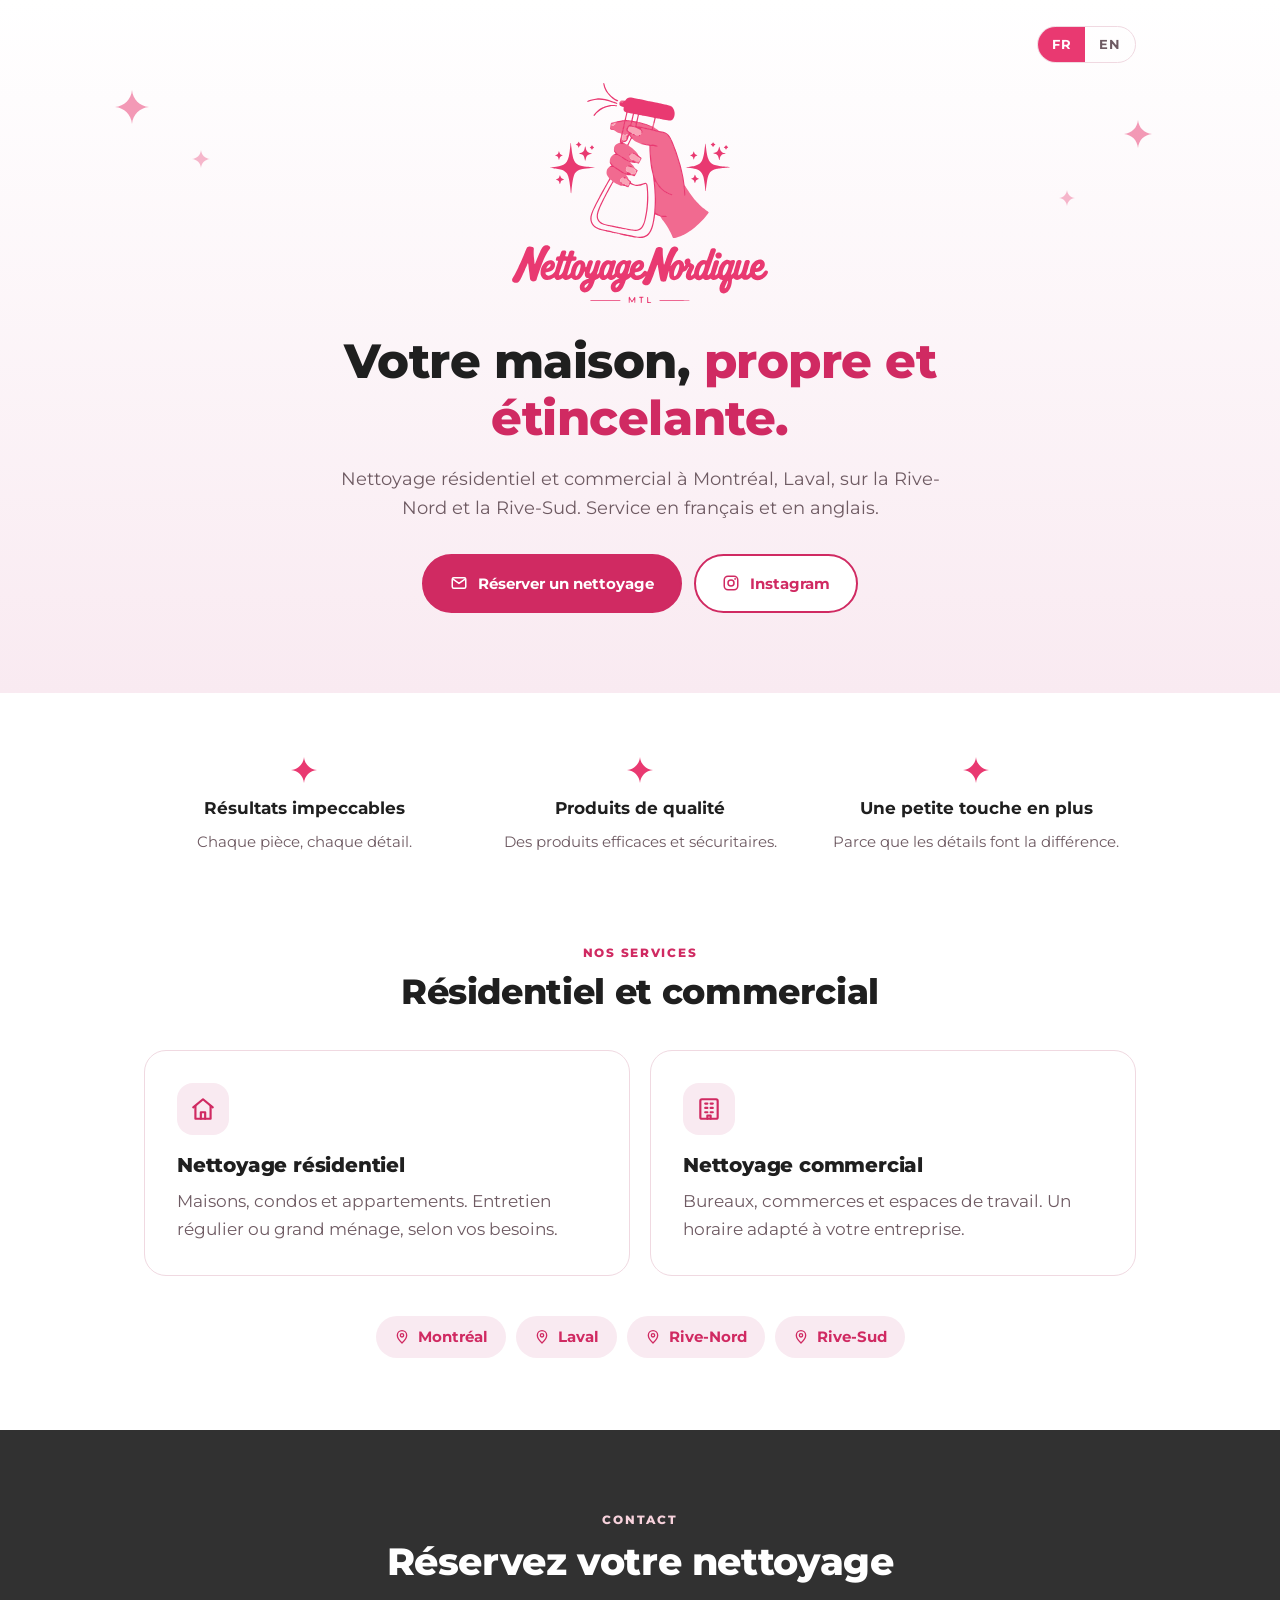
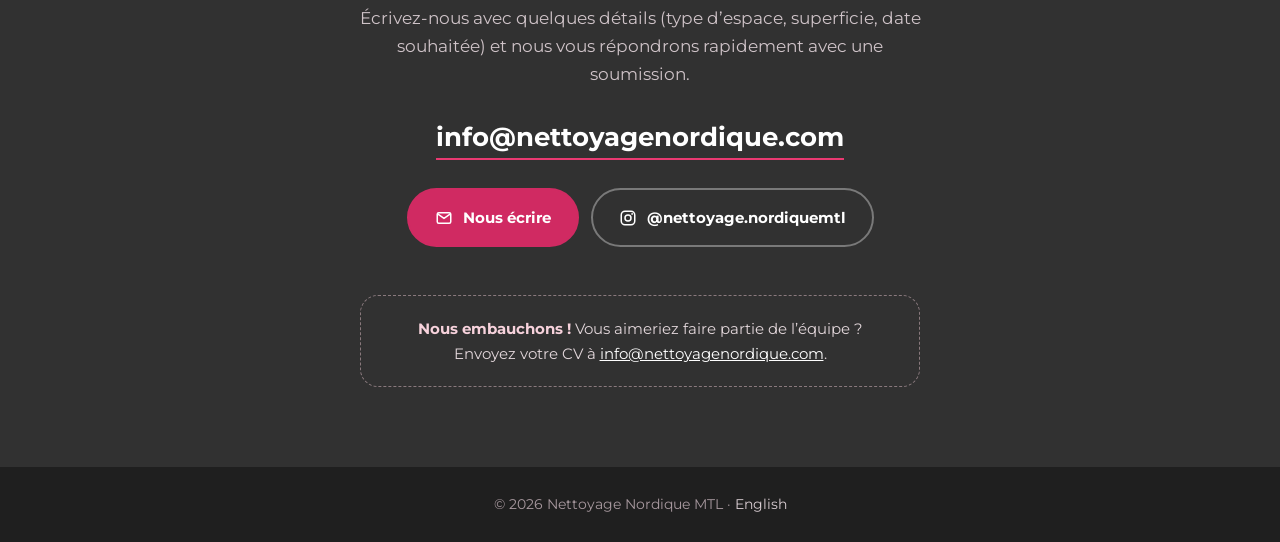
==== index.html @ 78c580b3 "Add Instagram feed section (hidden until a Behold feed is connected) Co-Authored-By: Claude Opus 5.5" ====
<!doctype html>
<html lang="fr-CA">
<head>
  <meta charset="utf-8">
  <meta name="viewport" content="width=device-width, initial-scale=1">
  <title>Nettoyage Nordique MTL | Nettoyage résidentiel et commercial à Montréal</title>
  <meta name="description" content="Nettoyage résidentiel et commercial à Montréal, Laval, Rive-Nord et Rive-Sud. Résultats impeccables, produits de qualité et une petite touche en plus.">
  <meta name="theme-color" content="#E93971">
  <link rel="canonical" href="https://www.nettoyagenordique.com/">
  <link rel="alternate" hreflang="fr-CA" href="https://www.nettoyagenordique.com/">
  <link rel="alternate" hreflang="en-CA" href="https://www.nettoyagenordique.com/en/">
  <link rel="alternate" hreflang="x-default" href="https://www.nettoyagenordique.com/">
  <meta property="og:type" content="website">
  <meta property="og:locale" content="fr_CA">
  <meta property="og:site_name" content="Nettoyage Nordique MTL">
  <meta property="og:title" content="Nettoyage Nordique MTL">
  <meta property="og:description" content="Nettoyage résidentiel et commercial à Montréal, Laval, Rive-Nord et Rive-Sud.">
  <meta property="og:url" content="https://www.nettoyagenordique.com/">
  <meta property="og:image" content="https://www.nettoyagenordique.com/assets/og-image.png">
  <meta property="og:image:width" content="1200">
  <meta property="og:image:height" content="630">
  <link rel="icon" type="image/svg+xml" href="/assets/icon.svg">
  <link rel="icon" type="image/png" sizes="512x512" href="/assets/icon-512.png">
  <link rel="apple-touch-icon" href="/assets/apple-touch-icon.png">
  <link rel="preconnect" href="https://fonts.googleapis.com">
  <link rel="preconnect" href="https://fonts.gstatic.com" crossorigin>
  <link rel="stylesheet" href="https://fonts.googleapis.com/css2?family=Montserrat:wght@400;500;700;800&display=swap">
  <link rel="stylesheet" href="/assets/styles.css">
  <script type="application/ld+json">
  {
    "@context": "https://schema.org",
    "@type": "LocalBusiness",
    "name": "Nettoyage Nordique MTL",
    "url": "https://www.nettoyagenordique.com/",
    "logo": "https://www.nettoyagenordique.com/assets/logo.png",
    "email": "info@nettoyagenordique.com",
    "description": "Nettoyage résidentiel et commercial à Montréal, Laval, Rive-Nord et Rive-Sud.",
    "areaServed": ["Montréal", "Laval", "Rive-Nord", "Rive-Sud"],
    "knowsLanguage": ["fr", "en"],
    "sameAs": ["https://www.instagram.com/nettoyage.nordiquemtl/"]
  }
  </script>
</head>
<body>

  <svg width="0" height="0" style="position:absolute" aria-hidden="true">
    <symbol id="sparkle" viewBox="0 0 24 24"><path fill="currentColor" d="M12 0c.6 6.6 5.4 11.4 12 12-6.6.6-11.4 5.4-12 12-.6-6.6-5.4-11.4-12-12C6.6 11.4 11.4 6.6 12 0z"/></symbol>
    <symbol id="i-mail" viewBox="0 0 24 24"><g fill="none" stroke="currentColor" stroke-width="2" stroke-linecap="round" stroke-linejoin="round"><rect x="3" y="5" width="18" height="14" rx="2"/><path d="m3.5 6.5 8.5 6 8.5-6"/></g></symbol>
    <symbol id="i-insta" viewBox="0 0 24 24"><g fill="none" stroke="currentColor" stroke-width="2"><rect x="3" y="3" width="18" height="18" rx="5"/><circle cx="12" cy="12" r="4"/></g><circle cx="17.5" cy="6.5" r="1.2" fill="currentColor"/></symbol>
    <symbol id="i-home" viewBox="0 0 24 24"><g fill="none" stroke="currentColor" stroke-width="2" stroke-linecap="round" stroke-linejoin="round"><path d="M3 10.5 12 3l9 7.5"/><path d="M5 9.5V21h14V9.5"/><path d="M10 21v-6h4v6"/></g></symbol>
    <symbol id="i-office" viewBox="0 0 24 24"><g fill="none" stroke="currentColor" stroke-width="2" stroke-linecap="round" stroke-linejoin="round"><rect x="4" y="3" width="16" height="18" rx="1.5"/><path d="M8.5 7h2M13.5 7h2M8.5 11h2M13.5 11h2M8.5 15h2M13.5 15h2M10.5 21v-3h3v3"/></g></symbol>
    <symbol id="i-pin" viewBox="0 0 24 24"><g fill="none" stroke="currentColor" stroke-width="2" stroke-linecap="round" stroke-linejoin="round"><path d="M12 21s-7-6.2-7-11.5a7 7 0 0 1 14 0C19 14.8 12 21 12 21z"/><circle cx="12" cy="9.5" r="2.5"/></g></symbol>
  </svg>

  <header class="hero">
    <div class="wrap">
      <div class="topbar">
        <nav class="lang" aria-label="Langue">
          <span aria-current="page">FR</span>
          <a href="/en/" hreflang="en" lang="en">EN</a>
        </nav>
      </div>

      <img class="hero-logo" src="/assets/logo.svg" width="1056" height="908" alt="Nettoyage Nordique MTL">

      <h1>Votre maison, <em>propre et étincelante.</em></h1>
      <p class="lead">Nettoyage résidentiel et commercial à Montréal, Laval, sur la Rive-Nord et la Rive-Sud. Service en français et en anglais.</p>

      <div class="actions">
        <a class="btn btn-pink" href="mailto:info@nettoyagenordique.com?subject=Demande%20de%20r%C3%A9servation">
          <svg aria-hidden="true"><use href="#i-mail"/></svg>Réserver un nettoyage
        </a>
        <a class="btn btn-outline" href="https://www.instagram.com/nettoyage.nordiquemtl/" target="_blank" rel="noopener">
          <svg aria-hidden="true"><use href="#i-insta"/></svg>Instagram
        </a>
      </div>
    </div>

    <span class="spark s1" aria-hidden="true"><svg><use href="#sparkle"/></svg></span>
    <span class="spark s2" aria-hidden="true"><svg><use href="#sparkle"/></svg></span>
    <span class="spark s3" aria-hidden="true"><svg><use href="#sparkle"/></svg></span>
    <span class="spark s4" aria-hidden="true"><svg><use href="#sparkle"/></svg></span>
  </header>

  <main>
    <div class="wrap">
      <ul class="promises">
        <li>
          <svg class="star" aria-hidden="true"><use href="#sparkle"/></svg>
          <strong>Résultats impeccables</strong>
          <span>Chaque pièce, chaque détail.</span>
        </li>
        <li>
          <svg class="star" aria-hidden="true"><use href="#sparkle"/></svg>
          <strong>Produits de qualité</strong>
          <span>Des produits efficaces et sécuritaires.</span>
        </li>
        <li>
          <svg class="star" aria-hidden="true"><use href="#sparkle"/></svg>
          <strong>Une petite touche en plus</strong>
          <span>Parce que les détails font la différence.</span>
        </li>
      </ul>
    </div>

    <section class="section services" aria-labelledby="services-title">
      <div class="wrap">
        <div class="section-title">
          <span class="kicker">Nos services</span>
          <h2 id="services-title">Résidentiel et commercial</h2>
        </div>

        <div class="cards">
          <article class="card">
            <div class="icon"><svg aria-hidden="true"><use href="#i-home"/></svg></div>
            <h3>Nettoyage résidentiel</h3>
            <p>Maisons, condos et appartements. Entretien régulier ou grand ménage, selon vos besoins.</p>
          </article>
          <article class="card">
            <div class="icon"><svg aria-hidden="true"><use href="#i-office"/></svg></div>
            <h3>Nettoyage commercial</h3>
            <p>Bureaux, commerces et espaces de travail. Un horaire adapté à votre entreprise.</p>
          </article>
        </div>

        <ul class="zones" aria-label="Secteurs desservis">
          <li><svg aria-hidden="true"><use href="#i-pin"/></svg>Montréal</li>
          <li><svg aria-hidden="true"><use href="#i-pin"/></svg>Laval</li>
          <li><svg aria-hidden="true"><use href="#i-pin"/></svg>Rive-Nord</li>
          <li><svg aria-hidden="true"><use href="#i-pin"/></svg>Rive-Sud</li>
        </ul>
      </div>
    </section>

    <section class="section insta" id="instagram" aria-labelledby="insta-title" hidden>
      <div class="wrap">
        <div class="section-title">
          <span class="kicker">Instagram</span>
          <h2 id="insta-title">Nos derniers ménages</h2>
          <p>Avant, après et petits détails, en direct de notre Instagram.</p>
        </div>
        <div class="insta-grid" data-label="Voir la publication sur Instagram"></div>
        <div class="actions insta-actions">
          <a class="btn btn-outline" href="https://www.instagram.com/nettoyage.nordiquemtl/" target="_blank" rel="noopener">
            <svg aria-hidden="true"><use href="#i-insta"/></svg>Suivre @nettoyage.nordiquemtl
          </a>
        </div>
      </div>
    </section>

    <section class="contact" id="contact" aria-labelledby="contact-title">
      <div class="wrap">
        <span class="kicker">Contact</span>
        <h2 id="contact-title">Réservez votre nettoyage</h2>
        <p class="intro">Écrivez-nous avec quelques détails (type d’espace, superficie, date souhaitée) et nous vous répondrons rapidement avec une soumission.</p>

        <a class="contact-email" href="mailto:info@nettoyagenordique.com?subject=Demande%20de%20r%C3%A9servation">info@nettoyagenordique.com</a>

        <div class="actions">
          <a class="btn btn-pink" href="mailto:info@nettoyagenordique.com?subject=Demande%20de%20r%C3%A9servation">
            <svg aria-hidden="true"><use href="#i-mail"/></svg>Nous écrire
          </a>
          <a class="btn btn-outline" href="https://www.instagram.com/nettoyage.nordiquemtl/" target="_blank" rel="noopener">
            <svg aria-hidden="true"><use href="#i-insta"/></svg>@nettoyage.nordiquemtl
          </a>
        </div>

        <p class="hiring"><strong>Nous embauchons !</strong> Vous aimeriez faire partie de l’équipe ? Envoyez votre CV à <a href="mailto:info@nettoyagenordique.com?subject=Candidature">info@nettoyagenordique.com</a>.</p>
      </div>
    </section>
  </main>

  <footer class="footer">
    <div class="wrap">
      © <span id="year">2026</span> Nettoyage Nordique MTL · <a href="/en/" hreflang="en" lang="en">English</a>
    </div>
  </footer>

  <script>document.getElementById('year').textContent = new Date().getFullYear();</script>
  <script src="/assets/instagram.js" defer></script>
</body>
</html>
---- assets/styles.css ----
/* Nettoyage Nordique MTL — colours taken from her logo and Instagram */

:root {
  --pink: #E93971;
  --pink-deep: #D02A62;
  --pink-soft: #F7D2DC;
  --blush: #F9EAF1;
  --ink: #1F1F1F;
  --charcoal: #313131;
  --muted: #6E5A62;
  --line: #F0D9E1;
  --font: "Montserrat", system-ui, -apple-system, "Segoe UI", Roboto, sans-serif;
}

*, *::before, *::after { box-sizing: border-box; }

html { -webkit-text-size-adjust: 100%; scroll-behavior: smooth; }

body {
  margin: 0;
  font-family: var(--font);
  font-size: 17px;
  line-height: 1.65;
  color: var(--ink);
  background: #fff;
  -webkit-font-smoothing: antialiased;
}

img, svg { display: block; max-width: 100%; }
img { height: auto; }
a { color: var(--pink-deep); }
h1, h2, h3 { margin: 0 0 .5em; line-height: 1.2; letter-spacing: -.01em; }
p { margin: 0 0 1em; }

:focus-visible { outline: 3px solid var(--pink); outline-offset: 3px; border-radius: 6px; }

.wrap { width: 100%; max-width: 1040px; margin: 0 auto; padding: 0 24px; }

/* Top bar */

.topbar { display: flex; justify-content: flex-end; padding: 18px 0; }

.lang {
  display: inline-flex;
  border: 1px solid var(--line);
  border-radius: 999px;
  overflow: hidden;
  font-size: .8rem;
  font-weight: 700;
  letter-spacing: .06em;
}
.lang a, .lang span { padding: 7px 14px; text-decoration: none; }
.lang span { background: var(--pink); color: #fff; }
.lang a { color: var(--muted); }
.lang a:hover { color: var(--pink-deep); background: var(--blush); }

/* Hero */

.hero {
  position: relative;
  overflow: hidden;
  padding: 8px 0 80px;
  text-align: center;
  background: linear-gradient(180deg, #fff 0%, var(--blush) 100%);
}

.hero-logo { width: 260px; margin: 0 auto 28px; }

.hero h1 {
  max-width: 17em;
  margin: 0 auto 16px;
  font-size: clamp(1.9rem, 4.6vw, 3rem);
  font-weight: 800;
}
.hero h1 em { font-style: normal; color: var(--pink-deep); }

.hero .lead { max-width: 36em; margin: 0 auto 32px; color: var(--muted); font-size: 1.1rem; }

.actions { display: flex; flex-wrap: wrap; justify-content: center; gap: 12px; }

.btn {
  display: inline-flex;
  align-items: center;
  gap: 10px;
  padding: 15px 26px;
  border-radius: 999px;
  border: 2px solid var(--pink-deep);
  font: inherit;
  font-size: .95rem;
  font-weight: 700;
  text-decoration: none;
  transition: transform .15s ease, background-color .15s ease, box-shadow .15s ease;
}
.btn svg { width: 18px; height: 18px; flex: none; }
.btn:hover { transform: translateY(-1px); }
.btn-pink { background: var(--pink-deep); color: #fff; }
.btn-pink:hover { box-shadow: 0 10px 24px rgba(208, 42, 98, .3); }
.btn-outline { background: #fff; color: var(--pink-deep); }
.btn-outline:hover { background: var(--blush); }

.spark { position: absolute; color: var(--pink); opacity: .5; pointer-events: none; }
.spark svg { width: 100%; height: 100%; }
.s1 { width: 34px; height: 34px; top: 90px; left: 9%; }
.s2 { width: 18px; height: 18px; top: 150px; left: 15%; opacity: .35; }
.s3 { width: 28px; height: 28px; top: 120px; right: 10%; }
.s4 { width: 16px; height: 16px; top: 190px; right: 16%; opacity: .35; }

/* Promises */

.promises {
  display: grid;
  grid-template-columns: repeat(3, 1fr);
  gap: 16px;
  margin: 0;
  padding: 56px 0;
  list-style: none;
  text-align: center;
}
.promises li { padding: 8px 12px; }
.promises .star { width: 26px; height: 26px; margin: 0 auto 12px; color: var(--pink); }
.promises strong { display: block; font-size: 1.05rem; margin-bottom: 4px; }
.promises span { color: var(--muted); font-size: .95rem; }

/* Services */

.section { padding: 72px 0; }
.services { padding-top: 24px; }
.section-title { text-align: center; margin-bottom: 36px; }
.section-title h2 { font-size: clamp(1.6rem, 3.4vw, 2.2rem); font-weight: 800; }
.section-title p { color: var(--muted); margin: 0; }

.kicker {
  display: block;
  margin-bottom: 8px;
  color: var(--pink-deep);
  font-size: .78rem;
  font-weight: 800;
  letter-spacing: .14em;
  text-transform: uppercase;
}

.cards { display: grid; grid-template-columns: 1fr 1fr; gap: 20px; }

.card {
  padding: 32px;
  border: 1px solid var(--line);
  border-radius: 22px;
  background: #fff;
}
.card h3 { font-size: 1.25rem; font-weight: 800; }
.card p { color: var(--muted); margin: 0; }
.card .icon {
  display: grid;
  place-items: center;
  width: 52px;
  height: 52px;
  margin-bottom: 18px;
  border-radius: 16px;
  background: var(--blush);
  color: var(--pink-deep);
}
.card .icon svg { width: 26px; height: 26px; }

.zones { display: flex; flex-wrap: wrap; justify-content: center; gap: 10px; margin: 40px 0 0; padding: 0; list-style: none; }
.zones li {
  display: inline-flex;
  align-items: center;
  gap: 8px;
  padding: 9px 18px;
  border-radius: 999px;
  background: var(--blush);
  color: var(--pink-deep);
  font-weight: 700;
  font-size: .92rem;
}
.zones svg { width: 16px; height: 16px; }

/* Instagram */

.insta { background: var(--blush); }

.insta-grid {
  display: grid;
  grid-template-columns: repeat(3, 1fr);
  gap: 12px;
  max-width: 780px;
  margin: 0 auto;
}
.insta-grid a {
  position: relative;
  display: block;
  aspect-ratio: 1;
  overflow: hidden;
  border-radius: 16px;
  background: var(--pink-soft);
}
.insta-grid img { width: 100%; height: 100%; object-fit: cover; transition: transform .3s ease; }
.insta-grid a:hover img { transform: scale(1.04); }

.insta-play {
  position: absolute;
  top: 10px;
  right: 10px;
  border-style: solid;
  border-width: 8px 0 8px 13px;
  border-color: transparent transparent transparent #fff;
  filter: drop-shadow(0 1px 2px rgba(0, 0, 0, .5));
}

.insta-actions { margin-top: 28px; }

@media (max-width: 600px) {
  .insta-grid { gap: 6px; }
  .insta-grid a { border-radius: 10px; }
}

/* Contact */

.contact { padding: 80px 0; background: var(--charcoal); color: #EDE4E7; text-align: center; }
.contact h2 { color: #fff; font-size: clamp(1.7rem, 3.6vw, 2.4rem); font-weight: 800; }
.contact .kicker { color: var(--pink-soft); }
.contact .intro { max-width: 34em; margin: 0 auto 28px; color: #CFC3C8; }

.contact-email {
  display: inline-block;
  margin-bottom: 28px;
  color: #fff;
  font-size: clamp(1.15rem, 3.4vw, 1.6rem);
  font-weight: 700;
  text-decoration: none;
  border-bottom: 2px solid var(--pink);
  word-break: break-all;
}
.contact-email:hover { color: var(--pink-soft); }

.contact .btn-outline { background: transparent; color: #fff; border-color: rgba(255, 255, 255, .35); }
.contact .btn-outline:hover { background: rgba(255, 255, 255, .08); }
.contact .btn-pink { border-color: var(--pink-deep); background: var(--pink-deep); color: #fff; }

.hiring {
  max-width: 560px;
  margin: 48px auto 0;
  padding: 20px 24px;
  border: 1px dashed rgba(247, 210, 220, .45);
  border-radius: 18px;
  color: #E2D6DA;
  font-size: .95rem;
}
.hiring strong { color: var(--pink-soft); }
.hiring a { color: #fff; }

/* Footer */

.footer { padding: 26px 0; background: var(--ink); color: #A8999F; font-size: .85rem; text-align: center; }
.footer a { color: #D9CDD2; text-decoration: none; }
.footer a:hover { color: #fff; }

/* 404 */

.error { min-height: 100vh; display: grid; place-items: center; padding: 40px 16px; text-align: center; background: var(--blush); }
.error img { width: 180px; margin: 0 auto 24px; }
.error h1 { font-size: 1.6rem; font-weight: 800; }
.error p { color: var(--muted); }

/* Small screens */

@media (max-width: 760px) {
  .promises { grid-template-columns: 1fr; gap: 24px; padding: 48px 0; }
  .cards { grid-template-columns: 1fr; }
  .spark { display: none; }
}

@media (max-width: 600px) {
  .wrap { padding: 0 16px; }
  .hero-logo { width: 210px; margin-bottom: 22px; }
  .card { padding: 26px 22px; }
  .section, .contact { padding: 60px 0; }
  .btn { width: 100%; justify-content: center; }
}

@media (prefers-reduced-motion: reduce) {
  html { scroll-behavior: auto; }
  *, *::before, *::after { transition: none !important; }
}
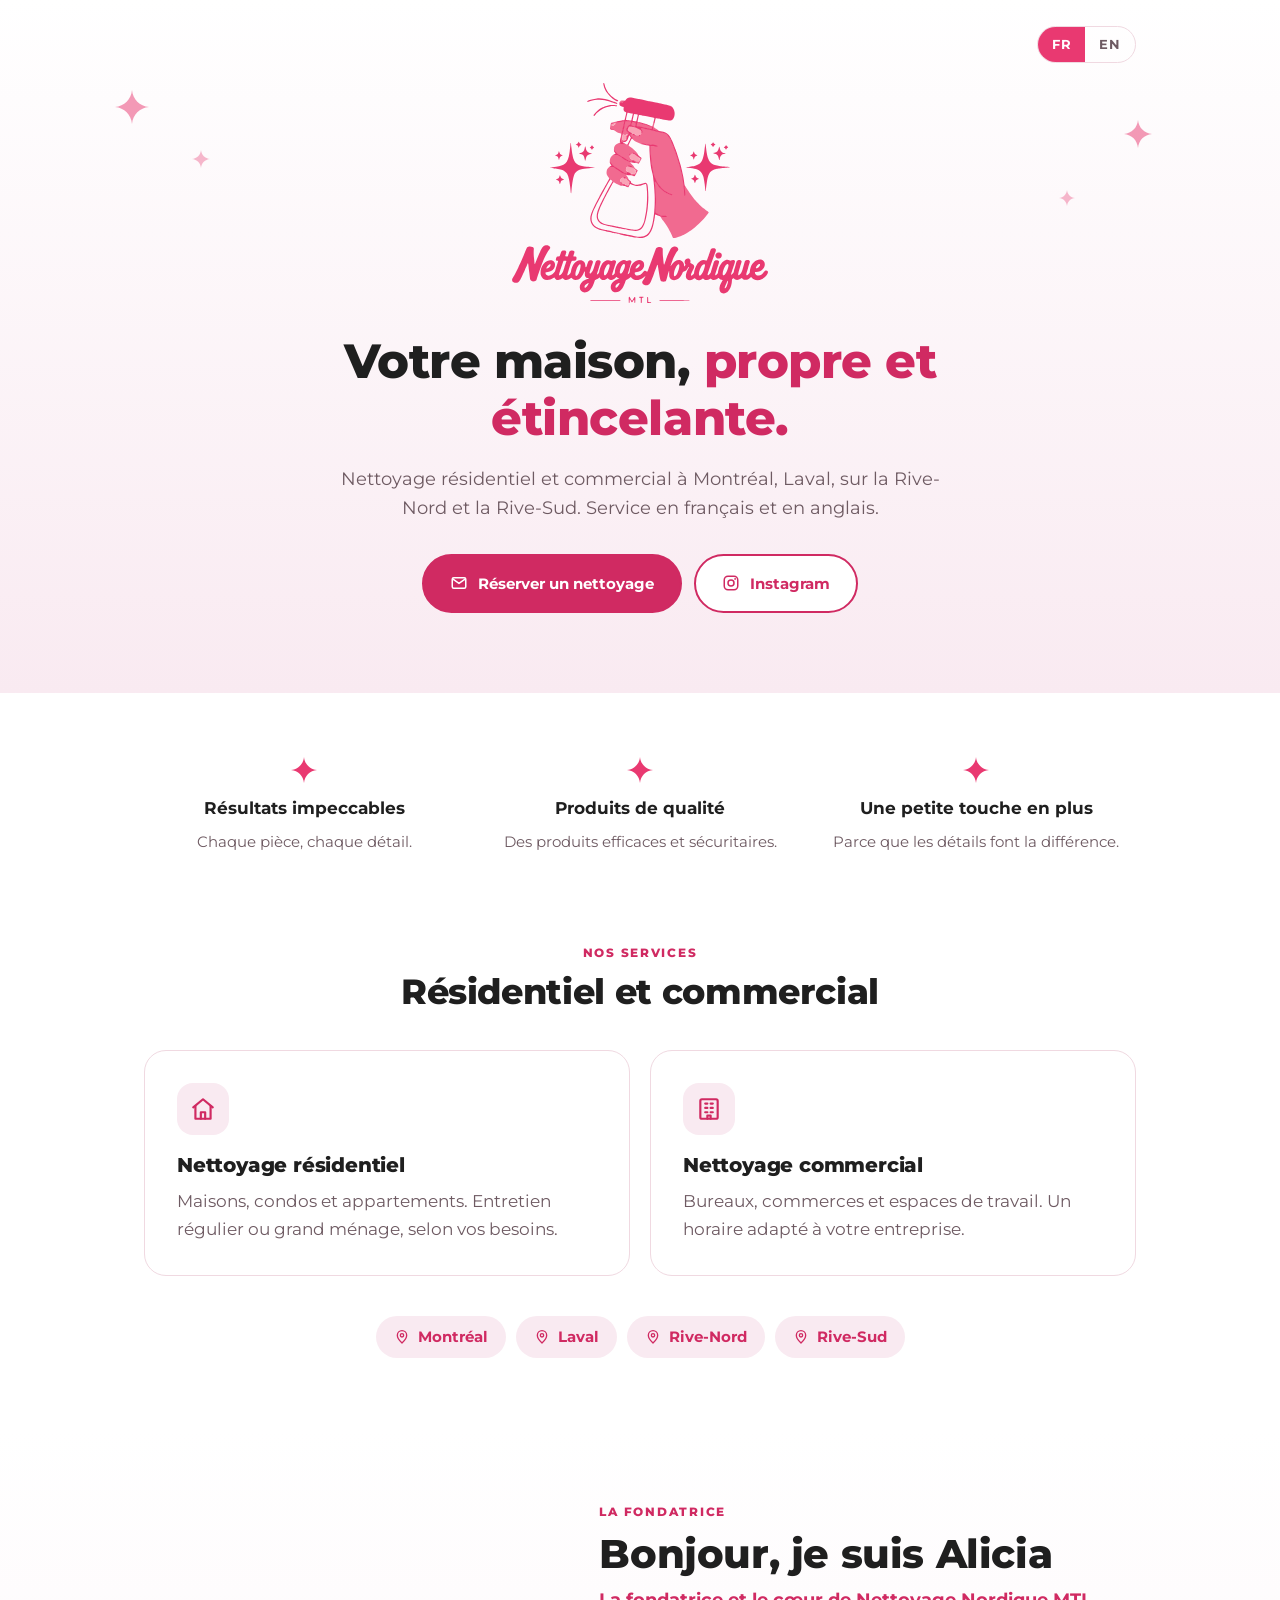
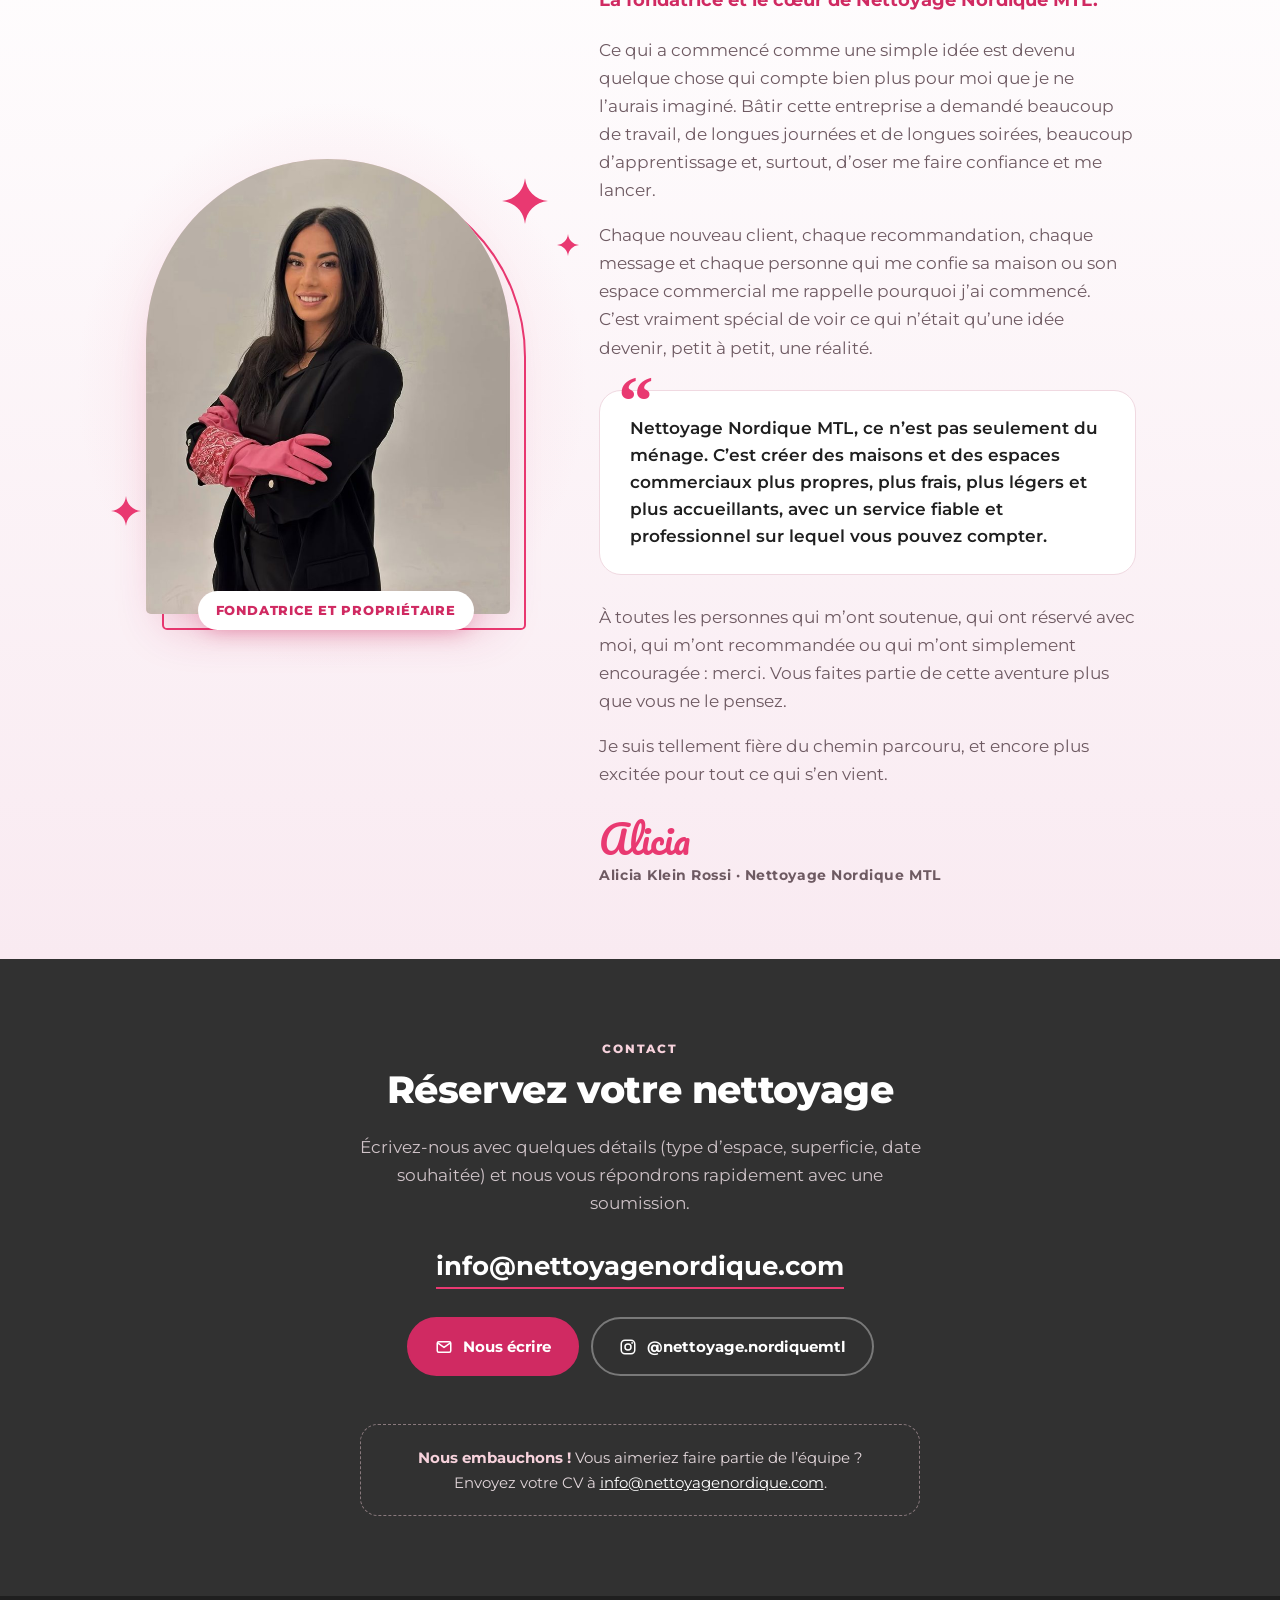
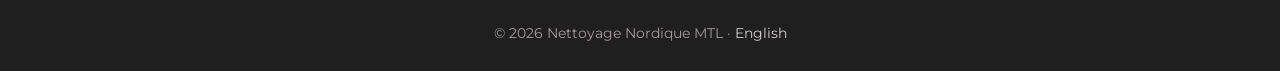
==== commit 6ef80602: "Add opening splash animation and Meet Alicia section - Splash: the spray bottle spritzes a foggy scr" ====
--- a/index.html
+++ b/index.html
@@ -25,7 +25,8 @@
   <link rel="preconnect" href="https://fonts.googleapis.com">
   <link rel="preconnect" href="https://fonts.gstatic.com" crossorigin>
   <link rel="stylesheet" href="https://fonts.googleapis.com/css2?family=Montserrat:wght@400;500;700;800&display=swap">
-  <link rel="stylesheet" href="/assets/styles.css">
+  <link rel="stylesheet" href="https://fonts.googleapis.com/css2?family=Pacifico&text=Alicia&display=swap">
+  <link rel="stylesheet" href="/assets/styles.css?v=2">
   <script type="application/ld+json">
   {
     "@context": "https://schema.org",
@@ -42,6 +43,7 @@
   </script>
 </head>
 <body>
+  <script src="/assets/splash.js?v=2"></script>
 
   <svg width="0" height="0" style="position:absolute" aria-hidden="true">
     <symbol id="sparkle" viewBox="0 0 24 24"><path fill="currentColor" d="M12 0c.6 6.6 5.4 11.4 12 12-6.6.6-11.4 5.4-12 12-.6-6.6-5.4-11.4-12-12C6.6 11.4 11.4 6.6 12 0z"/></symbol>
@@ -132,6 +134,32 @@
       </div>
     </section>
 
+    <section class="section about" id="alicia" aria-labelledby="about-title">
+      <div class="wrap about-grid">
+        <figure class="about-photo">
+          <div class="about-frame">
+            <img src="/assets/alicia.jpg" width="720" height="900" loading="lazy" alt="Alicia Klein Rossi, fondatrice de Nettoyage Nordique MTL, avec ses gants de ménage roses">
+          </div>
+          <figcaption class="about-badge">Fondatrice et propriétaire</figcaption>
+          <span class="about-spark a1" aria-hidden="true"><svg><use href="#sparkle"/></svg></span>
+          <span class="about-spark a2" aria-hidden="true"><svg><use href="#sparkle"/></svg></span>
+          <span class="about-spark a3" aria-hidden="true"><svg><use href="#sparkle"/></svg></span>
+        </figure>
+
+        <div class="about-text">
+          <span class="kicker">La fondatrice</span>
+          <h2 id="about-title">Bonjour, je suis Alicia</h2>
+          <p class="about-lead">La fondatrice et le cœur de Nettoyage Nordique MTL.</p>
+          <p>Ce qui a commencé comme une simple idée est devenu quelque chose qui compte bien plus pour moi que je ne l’aurais imaginé. Bâtir cette entreprise a demandé beaucoup de travail, de longues journées et de longues soirées, beaucoup d’apprentissage et, surtout, d’oser me faire confiance et me lancer.</p>
+          <p>Chaque nouveau client, chaque recommandation, chaque message et chaque personne qui me confie sa maison ou son espace commercial me rappelle pourquoi j’ai commencé. C’est vraiment spécial de voir ce qui n’était qu’une idée devenir, petit à petit, une réalité.</p>
+          <blockquote class="about-quote">Nettoyage Nordique MTL, ce n’est pas seulement du ménage. C’est créer des maisons et des espaces commerciaux plus propres, plus frais, plus légers et plus accueillants, avec un service fiable et professionnel sur lequel vous pouvez compter.</blockquote>
+          <p>À toutes les personnes qui m’ont soutenue, qui ont réservé avec moi, qui m’ont recommandée ou qui m’ont simplement encouragée : merci. Vous faites partie de cette aventure plus que vous ne le pensez.</p>
+          <p>Je suis tellement fière du chemin parcouru, et encore plus excitée pour tout ce qui s’en vient.</p>
+          <p class="about-sign"><span>Alicia</span> Alicia Klein Rossi · Nettoyage Nordique MTL</p>
+        </div>
+      </div>
+    </section>
+
     <section class="section insta" id="instagram" aria-labelledby="insta-title" hidden>
       <div class="wrap">
         <div class="section-title">
--- a/assets/styles.css
+++ b/assets/styles.css
@@ -175,6 +175,30 @@
 }
 .zones svg { width: 16px; height: 16px; }
 
+/* Meet Alicia */
+
+.about { position: relative; overflow: hidden; background: linear-gradient(180deg, #fff 0%, var(--blush) 100%); }
+.about-grid { display: grid; grid-template-columns: minmax(0, 5fr) minmax(0, 7fr); gap: 72px; align-items: center; }
+.about-photo { position: relative; width: 100%; max-width: 380px; margin: 0 auto; padding: 0 16px 16px 0; }
+.about-photo::before { content: ""; position: absolute; inset: -12% -16% -8% -18%; z-index: 0; border-radius: 50%; background: radial-gradient(closest-side, rgba(233, 57, 113, .2), rgba(247, 210, 220, .35) 55%, transparent 100%); }
+.about-photo::after { content: ""; position: absolute; top: 16px; left: 16px; right: 0; bottom: 0; z-index: 0; border: 2px solid var(--pink); border-radius: 999px 999px 28px 28px; }
+.about-frame { position: relative; z-index: 1; aspect-ratio: 4 / 5; overflow: hidden; border-radius: 999px 999px 28px 28px; background: var(--pink-soft); box-shadow: 0 28px 50px -24px rgba(208, 42, 98, .45); }
+.about-frame img { display: block; width: 100%; height: 100%; object-fit: cover; }
+.about-badge { position: absolute; z-index: 2; left: 50%; bottom: 0; transform: translate(-50%, 0); padding: 9px 18px; border-radius: 999px; background: #fff; color: var(--pink-deep); box-shadow: 0 8px 20px -8px rgba(208, 42, 98, .4); font-size: .8rem; font-weight: 800; letter-spacing: .06em; text-transform: uppercase; white-space: nowrap; }
+.about-spark { position: absolute; z-index: 2; color: var(--pink); pointer-events: none; animation: about-twinkle 3.2s ease-in-out infinite; }
+.about-spark svg { display: block; width: 100%; height: 100%; }
+.about-spark.a1 { width: 46px; height: 46px; top: 4%; right: -6%; }
+.about-spark.a2 { width: 22px; height: 22px; top: 16%; right: -14%; animation-delay: .8s; }
+.about-spark.a3 { width: 30px; height: 30px; bottom: 22%; left: -9%; animation-delay: 1.6s; }
+@keyframes about-twinkle { 0%, 100% { transform: scale(1) rotate(0); opacity: 1; } 50% { transform: scale(.7) rotate(25deg); opacity: .6; } }
+.about-text h2 { margin: 0; font-size: clamp(1.8rem, 3.6vw, 2.5rem); font-weight: 800; line-height: 1.15; }
+.about-text .about-lead { margin: 8px 0 22px; color: var(--pink-deep); font-size: 1.12rem; font-weight: 700; }
+.about-text p { color: var(--muted); }
+.about-quote { position: relative; margin: 28px 0; padding: 24px 26px 24px 30px; border: 1px solid var(--line); border-radius: 22px; background: #fff; color: var(--ink); font-size: 1.06rem; font-weight: 600; line-height: 1.6; }
+.about-quote::before { content: "“"; position: absolute; top: -26px; left: 18px; color: var(--pink); font-family: Georgia, serif; font-size: 4.4rem; line-height: 1; }
+.about-sign { display: flex; flex-direction: column; margin: 26px 0 0; font-size: .85rem; font-weight: 700; letter-spacing: .04em; color: var(--muted) !important; }
+.about-sign span { font-family: "Pacifico", var(--font); font-size: 2.4rem; font-weight: 400; letter-spacing: 0; line-height: 1.3; color: var(--pink); }
+
 /* Instagram */
 
 .insta { background: var(--blush); }
@@ -262,12 +286,40 @@
 .error h1 { font-size: 1.6rem; font-weight: 800; }
 .error p { color: var(--muted); }
 
+/* Opening splash (assets/splash.js): once per visit, skipped for reduced motion.
+   The curtain also lifts on its own at 4.6 s in case the script stalls. */
+
+.nn-splashing { overflow: hidden; }
+.nn-splash { position: fixed; inset: 0; z-index: 200; overflow: hidden; cursor: pointer; background: radial-gradient(circle at 50% 42%, #fff 0%, #FDF5F8 45%, var(--blush) 100%); animation: nn-out .5s cubic-bezier(.7, 0, .3, 1) 4.6s forwards; }
+.nn-splash canvas { position: absolute; inset: 0; width: 100%; height: 100%; }
+.nn-stage { position: absolute; inset: 0; display: flex; flex-direction: column; align-items: center; justify-content: center; gap: clamp(10px, 2.4vh, 22px); padding-bottom: 4vh; }
+.nn-bottle { position: relative; height: min(34vh, 64vw, 300px); aspect-ratio: 492 / 579; opacity: 0; transform: translateX(55vw) rotate(16deg); }
+.nn-bottle img { display: block; width: 100%; height: 100%; transform-origin: 78% 92%; filter: drop-shadow(0 10px 14px rgba(208, 42, 98, .18)); }
+.nn-bottle img.pump { animation: nn-pump .22s ease-out; }
+.nn-word { width: min(78vw, 400px); height: auto; opacity: 0; transform: translateY(16px) scale(.96); transition: opacity .45s ease, transform .5s cubic-bezier(.2, .9, .3, 1.2); }
+.nn-star { position: absolute; display: block; color: var(--pink); aspect-ratio: 1; transform: translate(-50%, -50%) scale(0); pointer-events: none; }
+.nn-star svg { display: block; width: 100%; height: 100%; fill: currentColor; }
+.nn-pop { animation: nn-pop .9s ease-out forwards; }
+.nn-skip { position: absolute; right: 16px; bottom: calc(16px + env(safe-area-inset-bottom, 0px)); z-index: 2; border: 1px solid var(--pink-soft); border-radius: 999px; padding: 8px 16px; background: rgba(255, 255, 255, .85); color: var(--pink-deep); font: 700 .85rem/1 Montserrat, system-ui, sans-serif; cursor: pointer; }
+.nn-go .nn-bottle { animation: nn-in .55s cubic-bezier(.2, .9, .25, 1.12) forwards; }
+.nn-final .nn-word { opacity: 1; transform: none; }
+.nn-final .nn-logo-star { animation: nn-twinkle .5s cubic-bezier(.2, .9, .3, 1.4) forwards; }
+.nn-splash.nn-bye { animation: nn-out .5s cubic-bezier(.7, 0, .3, 1) forwards; }
+@keyframes nn-in { to { opacity: 1; transform: none; } }
+@keyframes nn-pump { 40% { transform: rotate(-5deg) scale(.965); } 100% { transform: none; } }
+@keyframes nn-pop { 0% { transform: translate(-50%, -50%) scale(0) rotate(-40deg); opacity: 1; } 35% { transform: translate(-50%, -50%) scale(1.15) rotate(0); opacity: 1; } 100% { transform: translate(-50%, -50%) scale(.6) rotate(20deg); opacity: 0; } }
+@keyframes nn-twinkle { 0% { transform: translate(-50%, -50%) scale(0) rotate(-45deg); } 70% { transform: translate(-50%, -50%) scale(1.18) rotate(4deg); } 100% { transform: translate(-50%, -50%) scale(1) rotate(0); } }
+@keyframes nn-out { to { transform: translateY(-100%); visibility: hidden; } }
+@media (prefers-reduced-motion: reduce) { .nn-splash { display: none; } .nn-splashing { overflow: auto; } }
+
 /* Small screens */
 
 @media (max-width: 760px) {
   .promises { grid-template-columns: 1fr; gap: 24px; padding: 48px 0; }
   .cards { grid-template-columns: 1fr; }
   .spark { display: none; }
+  .about-grid { grid-template-columns: 1fr; gap: 48px; }
+  .about-photo { max-width: 300px; }
 }
 
 @media (max-width: 600px) {
@@ -281,4 +333,5 @@
 @media (prefers-reduced-motion: reduce) {
   html { scroll-behavior: auto; }
   *, *::before, *::after { transition: none !important; }
-}
+  .about-spark { animation: none; }
+}
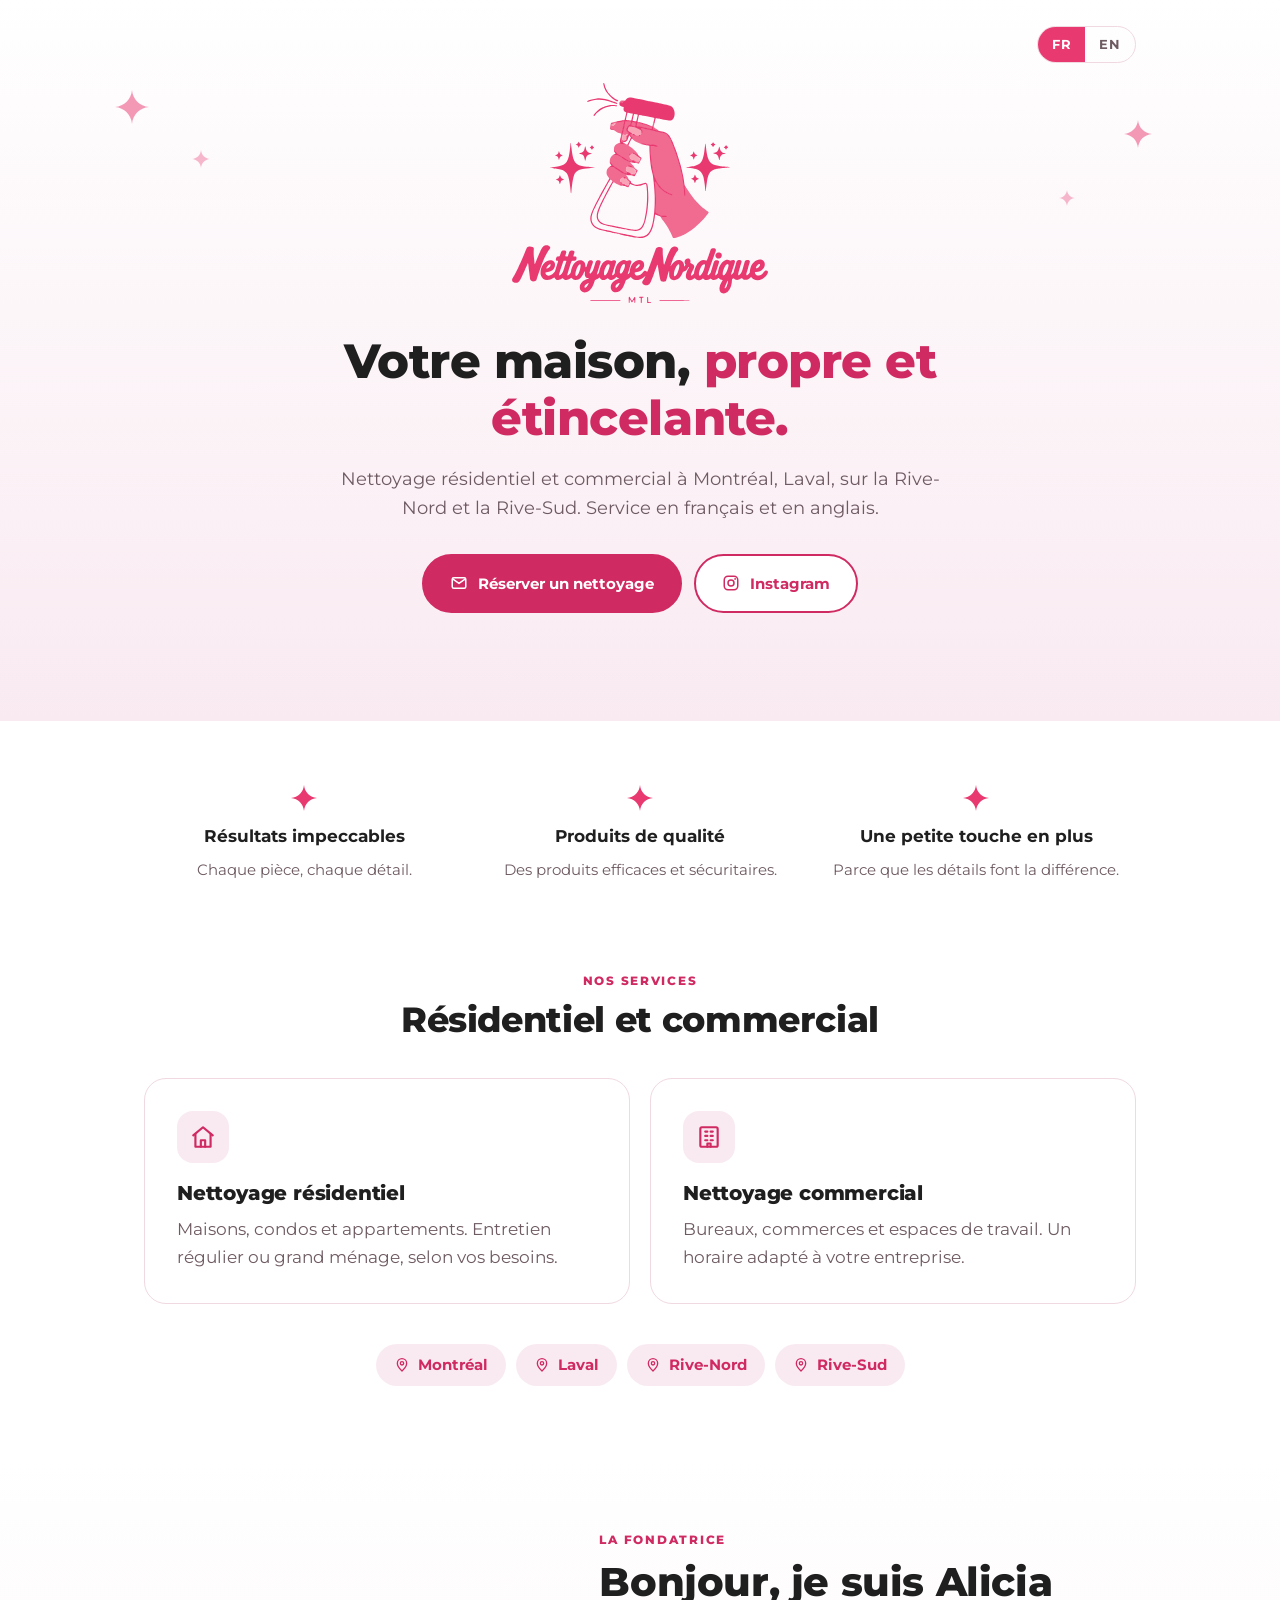
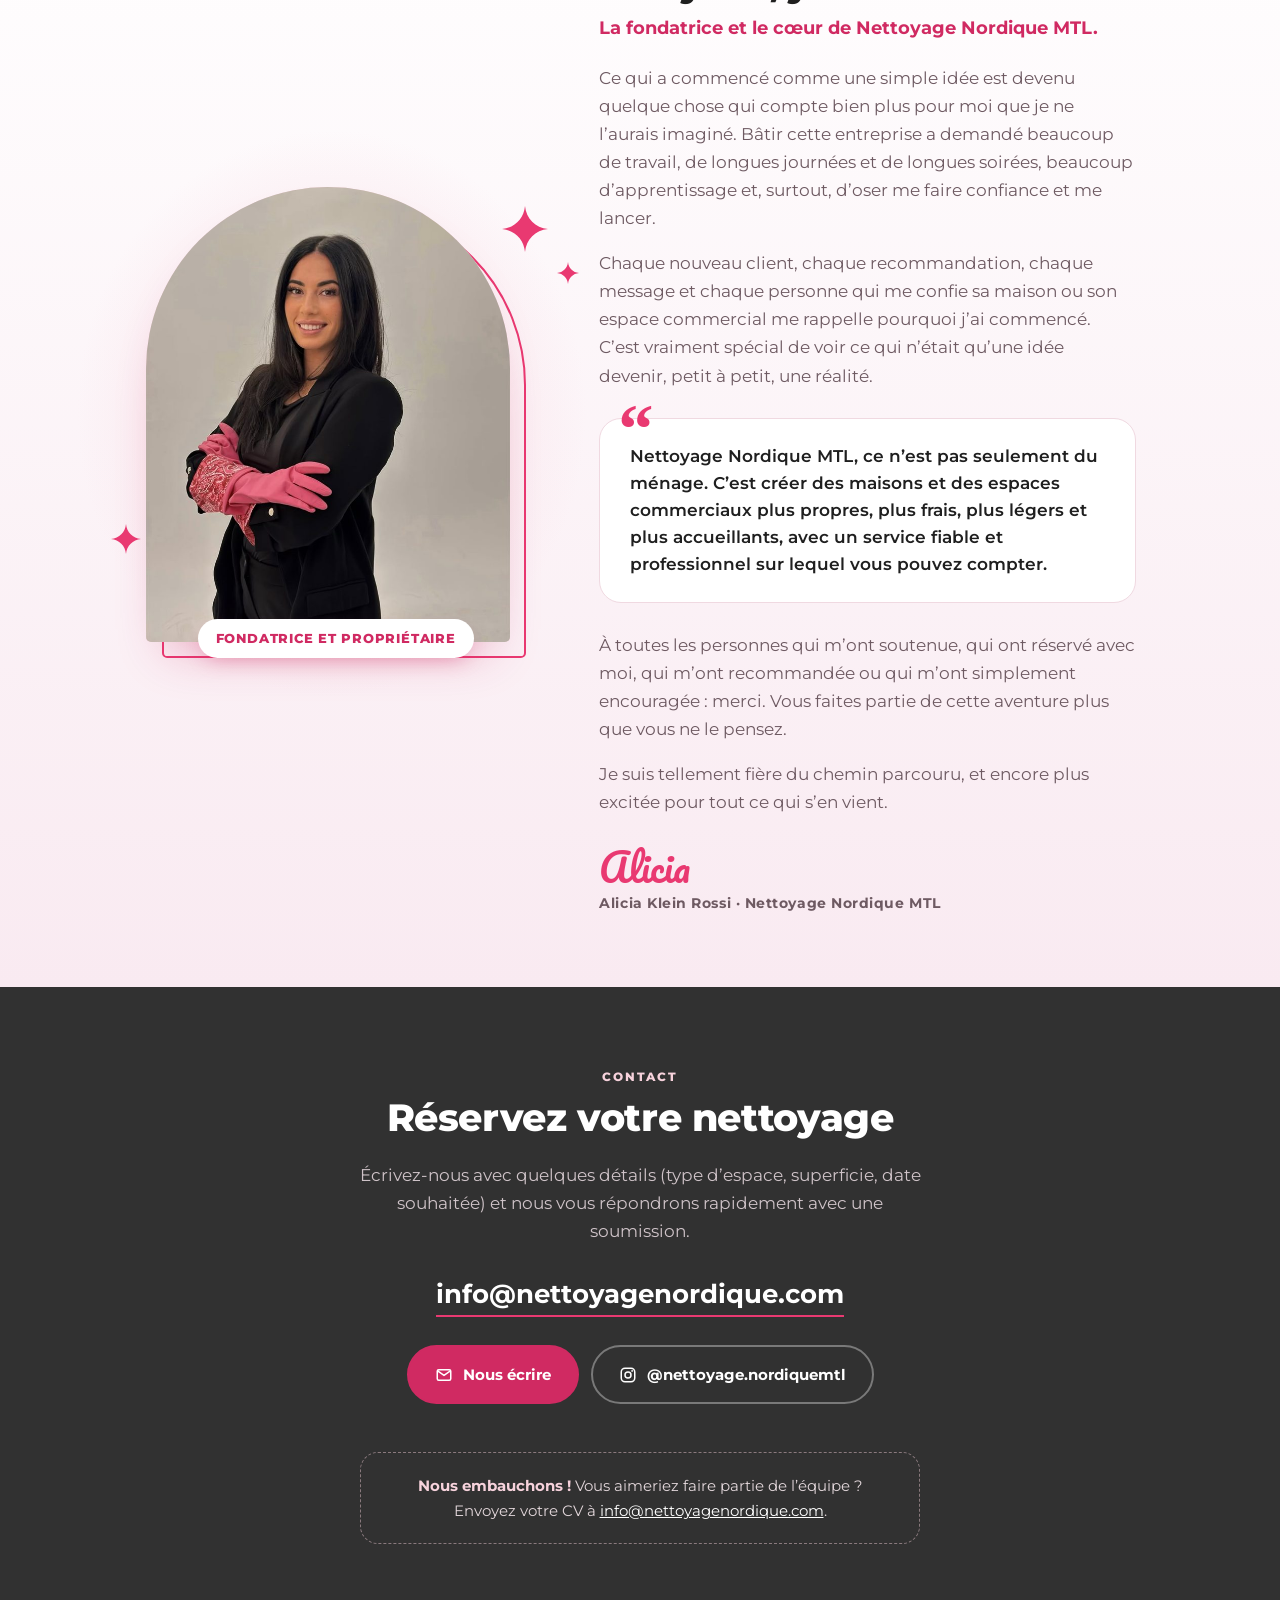
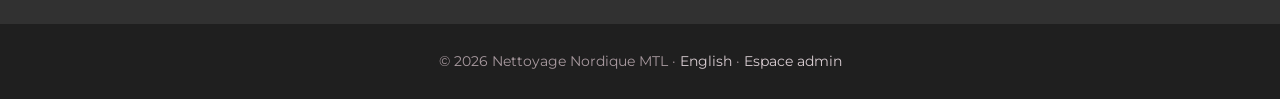
==== commit fb435812: "Add sweeping magic broom and an admin entry point - A little pink broom sweeps along the bottom edge" ====
--- a/index.html
+++ b/index.html
@@ -26,7 +26,7 @@
   <link rel="preconnect" href="https://fonts.gstatic.com" crossorigin>
   <link rel="stylesheet" href="https://fonts.googleapis.com/css2?family=Montserrat:wght@400;500;700;800&display=swap">
   <link rel="stylesheet" href="https://fonts.googleapis.com/css2?family=Pacifico&text=Alicia&display=swap">
-  <link rel="stylesheet" href="/assets/styles.css?v=2">
+  <link rel="stylesheet" href="/assets/styles.css?v=3">
   <script type="application/ld+json">
   {
     "@context": "https://schema.org",
@@ -47,6 +47,7 @@
 
   <svg width="0" height="0" style="position:absolute" aria-hidden="true">
     <symbol id="sparkle" viewBox="0 0 24 24"><path fill="currentColor" d="M12 0c.6 6.6 5.4 11.4 12 12-6.6.6-11.4 5.4-12 12-.6-6.6-5.4-11.4-12-12C6.6 11.4 11.4 6.6 12 0z"/></symbol>
+    <symbol id="broom" viewBox="0 0 120 120"><g transform="translate(58 58) rotate(40)" stroke="#D02A62" stroke-width="2" stroke-linejoin="round" stroke-linecap="round"><rect x="-3.5" y="-60" width="7" height="72" rx="3.5" fill="#F16A90"/><path d="M0-74c.4 4.4 3.6 7.6 8 8-4.4.4-7.6 3.6-8 8-.4-4.4-3.6-7.6-8-8 4.4-.4 7.6-3.6 8-8z" fill="#E93971" stroke="none"/><path d="M-10 18h20l20 34q-9 7-16 2-7 7-14 1-7 6-14-1-7 5-16-2z" fill="#F9A3B6"/><path d="M-4 21-14 51M4 21l10 30M0 21v33M-7 20-22 50M7 20l15 30" fill="none" stroke-width="1.4" opacity=".65"/><rect x="-11" y="8" width="22" height="11" rx="3" fill="#E93971"/><path d="M-11 12.5h22" stroke="#fff" stroke-width="1.5" opacity=".8"/></g></symbol>
     <symbol id="i-mail" viewBox="0 0 24 24"><g fill="none" stroke="currentColor" stroke-width="2" stroke-linecap="round" stroke-linejoin="round"><rect x="3" y="5" width="18" height="14" rx="2"/><path d="m3.5 6.5 8.5 6 8.5-6"/></g></symbol>
     <symbol id="i-insta" viewBox="0 0 24 24"><g fill="none" stroke="currentColor" stroke-width="2"><rect x="3" y="3" width="18" height="18" rx="5"/><circle cx="12" cy="12" r="4"/></g><circle cx="17.5" cy="6.5" r="1.2" fill="currentColor"/></symbol>
     <symbol id="i-home" viewBox="0 0 24 24"><g fill="none" stroke="currentColor" stroke-width="2" stroke-linecap="round" stroke-linejoin="round"><path d="M3 10.5 12 3l9 7.5"/><path d="M5 9.5V21h14V9.5"/><path d="M10 21v-6h4v6"/></g></symbol>
@@ -82,6 +83,8 @@
     <span class="spark s2" aria-hidden="true"><svg><use href="#sparkle"/></svg></span>
     <span class="spark s3" aria-hidden="true"><svg><use href="#sparkle"/></svg></span>
     <span class="spark s4" aria-hidden="true"><svg><use href="#sparkle"/></svg></span>
+
+    <div class="sweep" aria-hidden="true"><div class="broom"><svg><use href="#broom"/></svg></div></div>
   </header>
 
   <main>
@@ -200,11 +203,12 @@
 
   <footer class="footer">
     <div class="wrap">
-      © <span id="year">2026</span> Nettoyage Nordique MTL · <a href="/en/" hreflang="en" lang="en">English</a>
+      © <span id="year">2026</span> Nettoyage Nordique MTL · <a href="/en/" hreflang="en" lang="en">English</a> · <a href="/admin/" rel="nofollow">Espace admin</a>
     </div>
   </footer>
 
   <script>document.getElementById('year').textContent = new Date().getFullYear();</script>
+  <script src="/assets/broom.js" defer></script>
   <script src="/assets/instagram.js" defer></script>
 </body>
 </html>
--- a/assets/styles.css
+++ b/assets/styles.css
@@ -104,6 +104,18 @@
 .s2 { width: 18px; height: 18px; top: 150px; left: 15%; opacity: .35; }
 .s3 { width: 28px; height: 28px; top: 120px; right: 10%; }
 .s4 { width: 16px; height: 16px; top: 190px; right: 16%; opacity: .35; }
+
+/* Magic broom sweeping along the bottom edge of the hero (dust comes from assets/broom.js) */
+.hero { padding-bottom: 108px; }
+.sweep { position: absolute; left: 0; right: 0; bottom: 0; height: 120px; pointer-events: none; }
+.broom { position: absolute; bottom: 0; left: -110px; width: 96px; height: 96px; animation: broom-go 11s linear 3s infinite; }
+.broom svg { display: block; width: 100%; height: 100%; transform-origin: 80% 10%; filter: drop-shadow(0 4px 4px rgba(208, 42, 98, .18)); animation: broom-swish .45s ease-in-out infinite alternate; }
+@keyframes broom-go { 0% { left: -110px; } 42%, 100% { left: calc(100% + 30px); } }
+@keyframes broom-swish { from { transform: rotate(-9deg); } to { transform: rotate(7deg) translateY(-2px); } }
+.dust { position: absolute; width: var(--s); height: var(--s); border-radius: 50%; background: var(--pink-soft); transform: translate(-50%, -50%) scale(.3); animation: dust 1s ease-out forwards; }
+.dust-star { border-radius: 0; background: none; color: var(--pink); }
+.dust-star svg { display: block; width: 100%; height: 100%; }
+@keyframes dust { 0% { opacity: 1; transform: translate(-50%, -50%) scale(.3); } 100% { opacity: 0; transform: translate(calc(-50% + var(--dx)), calc(-50% + var(--dy))) scale(1) rotate(70deg); } }
 
 /* Promises */
 
@@ -334,4 +346,6 @@
   html { scroll-behavior: auto; }
   *, *::before, *::after { transition: none !important; }
   .about-spark { animation: none; }
-}
+  .broom { animation: none; left: auto; right: 8%; }
+  .broom svg { animation: none; }
+}
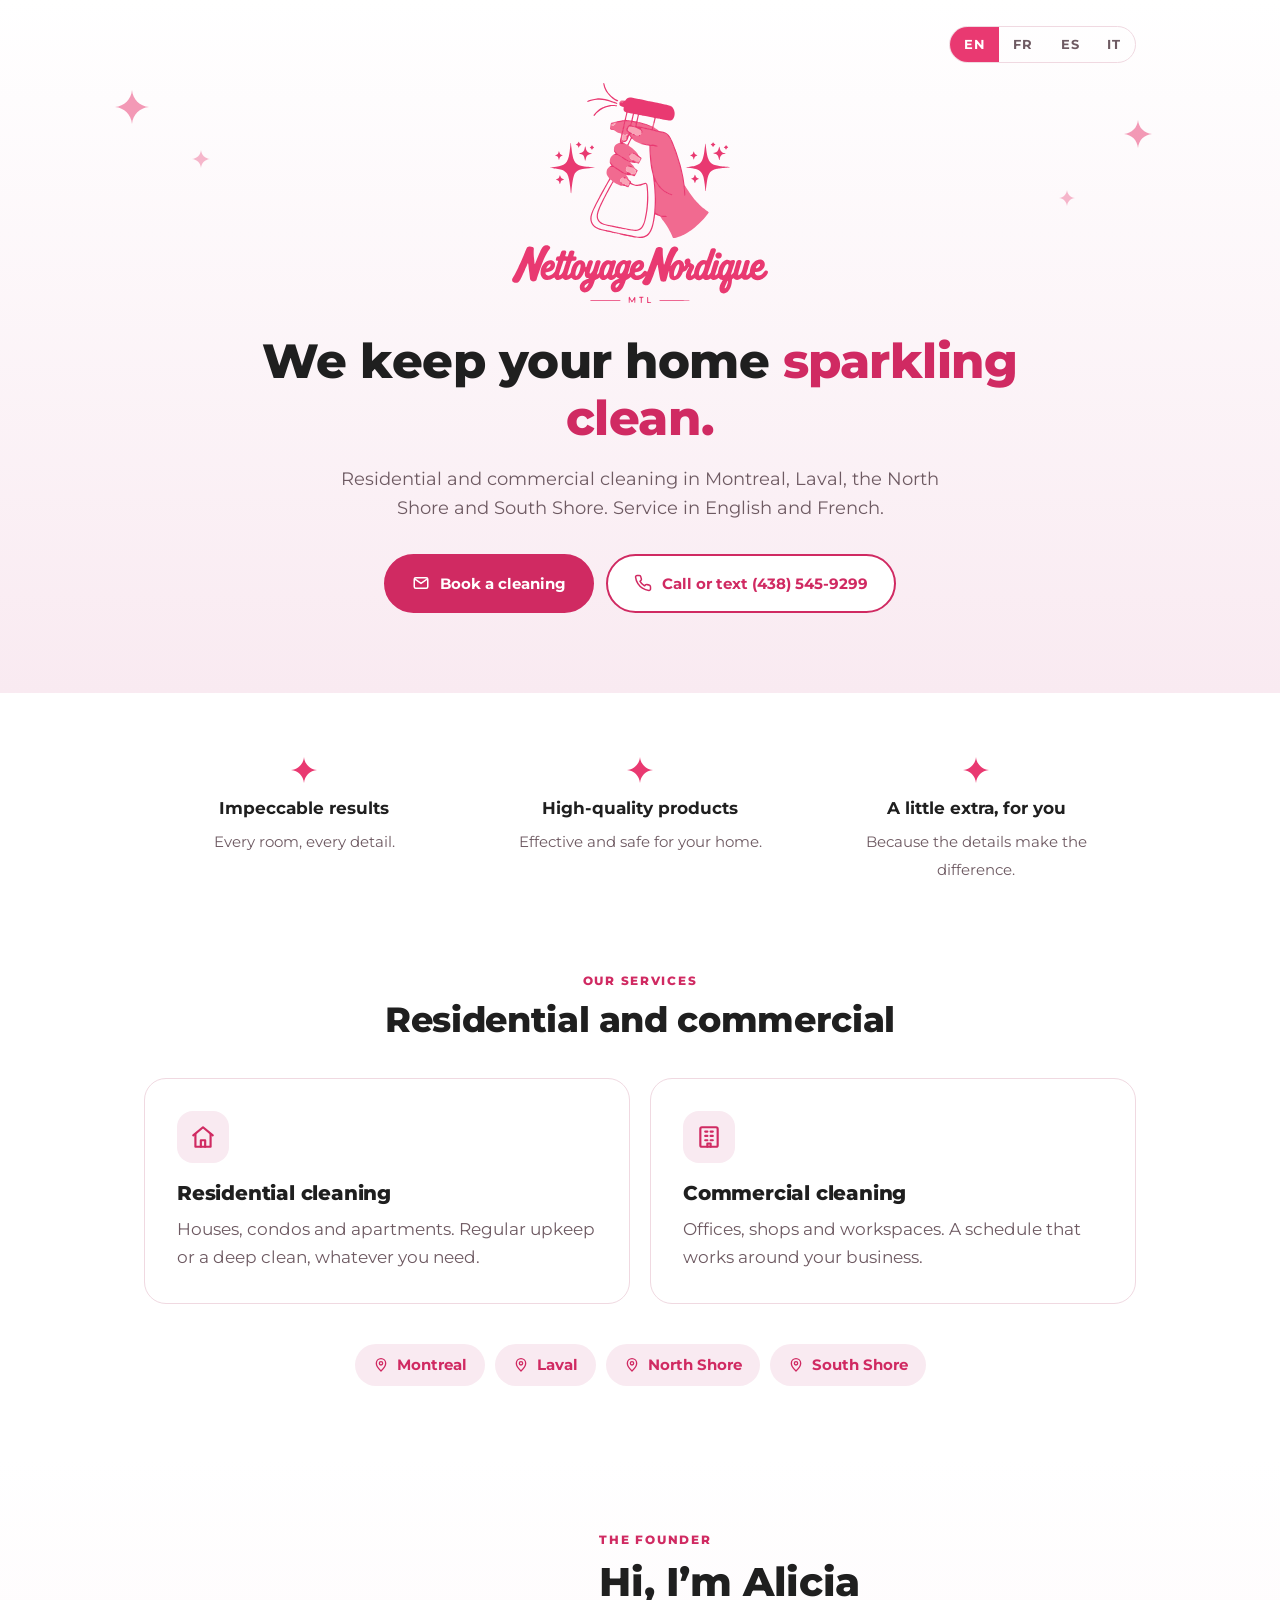
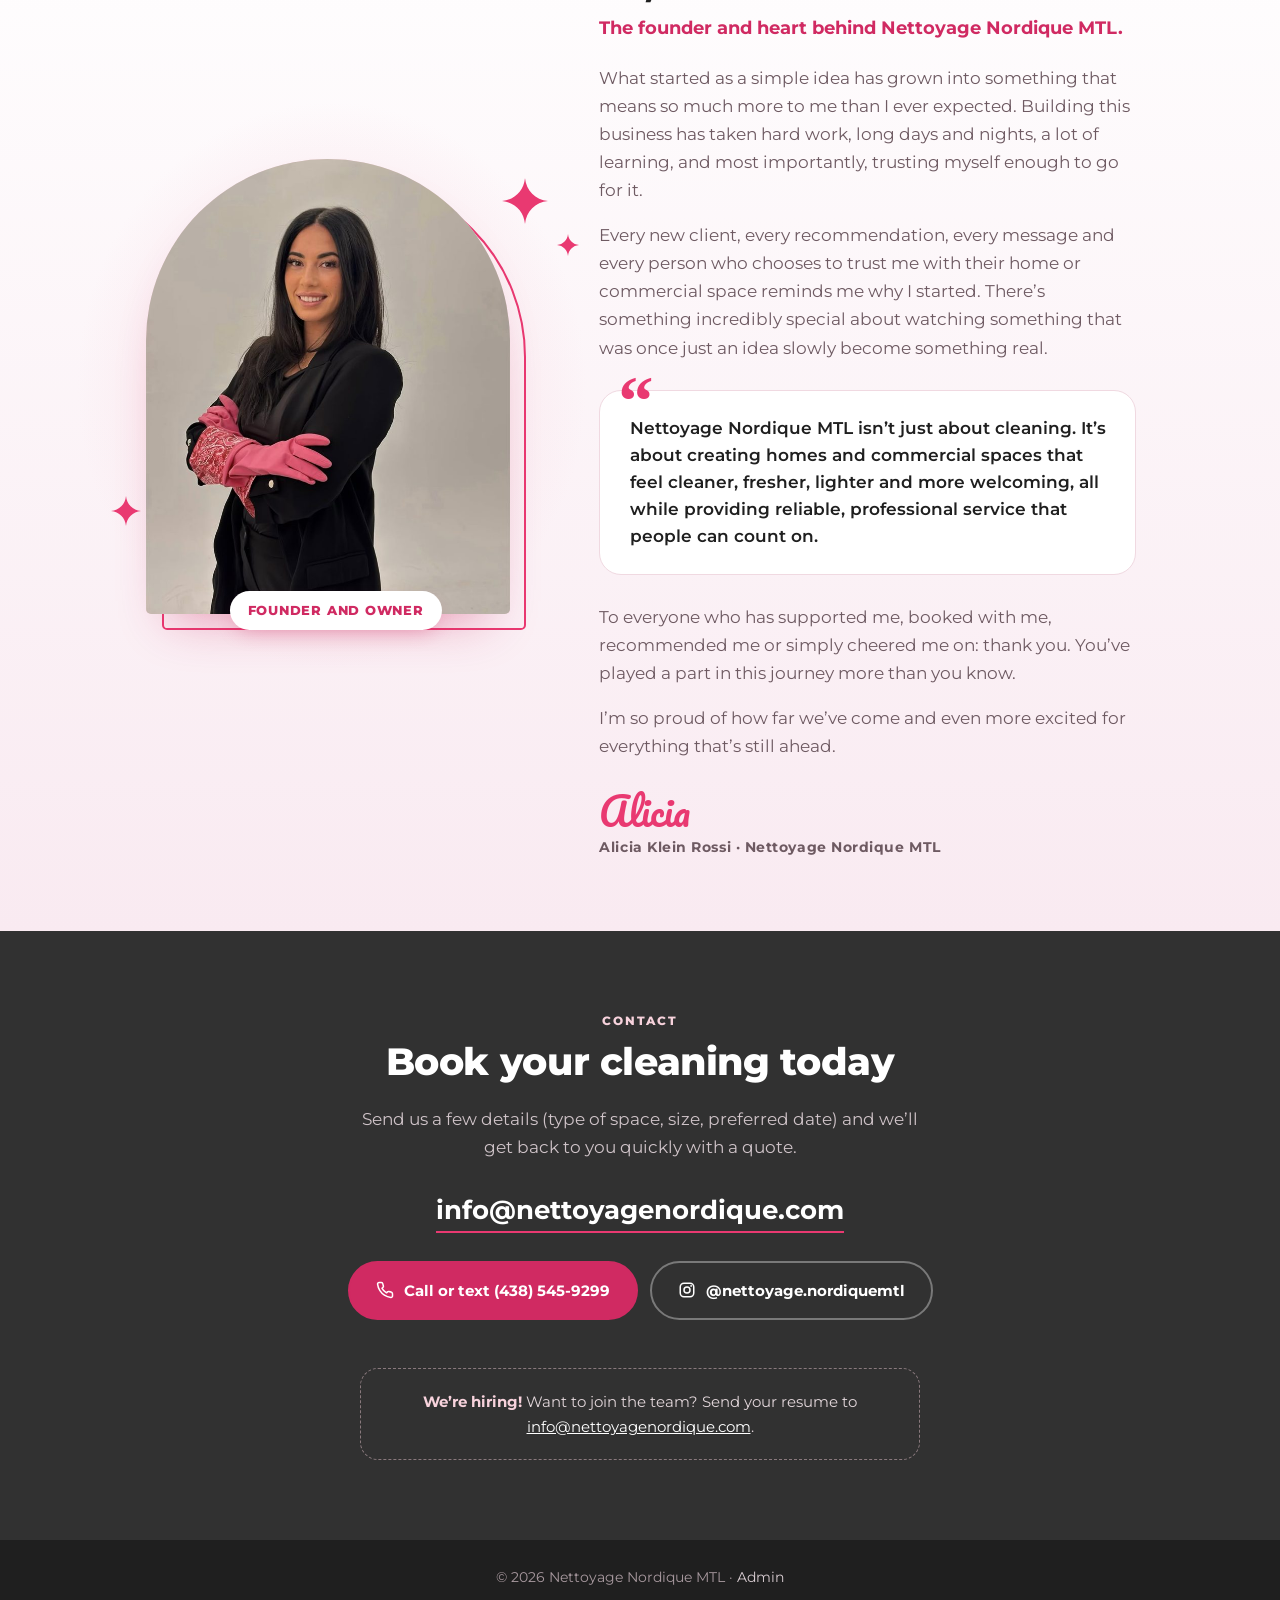
==== commit caad11f9: "Add call/text phone number to every page - Hero: the Instagram button becomes "Call or text (438) 54" ====
--- a/index.html
+++ b/index.html
@@ -1,20 +1,22 @@
 <!doctype html>
-<html lang="fr-CA">
+<html lang="en-CA">
 <head>
   <meta charset="utf-8">
   <meta name="viewport" content="width=device-width, initial-scale=1">
-  <title>Nettoyage Nordique MTL | Nettoyage résidentiel et commercial à Montréal</title>
-  <meta name="description" content="Nettoyage résidentiel et commercial à Montréal, Laval, Rive-Nord et Rive-Sud. Résultats impeccables, produits de qualité et une petite touche en plus.">
+  <title>Nettoyage Nordique MTL | Residential & Commercial Cleaning in Montreal</title>
+  <meta name="description" content="Residential and commercial cleaning in Montreal, Laval, the North Shore and South Shore. Impeccable results, high-quality products and a little extra, for you.">
   <meta name="theme-color" content="#E93971">
   <link rel="canonical" href="https://www.nettoyagenordique.com/">
-  <link rel="alternate" hreflang="fr-CA" href="https://www.nettoyagenordique.com/">
-  <link rel="alternate" hreflang="en-CA" href="https://www.nettoyagenordique.com/en/">
+  <link rel="alternate" hreflang="en-CA" href="https://www.nettoyagenordique.com/">
+  <link rel="alternate" hreflang="fr-CA" href="https://www.nettoyagenordique.com/fr/">
+  <link rel="alternate" hreflang="es" href="https://www.nettoyagenordique.com/es/">
+  <link rel="alternate" hreflang="it" href="https://www.nettoyagenordique.com/it/">
   <link rel="alternate" hreflang="x-default" href="https://www.nettoyagenordique.com/">
   <meta property="og:type" content="website">
-  <meta property="og:locale" content="fr_CA">
+  <meta property="og:locale" content="en_CA">
   <meta property="og:site_name" content="Nettoyage Nordique MTL">
   <meta property="og:title" content="Nettoyage Nordique MTL">
-  <meta property="og:description" content="Nettoyage résidentiel et commercial à Montréal, Laval, Rive-Nord et Rive-Sud.">
+  <meta property="og:description" content="Residential and commercial cleaning in Montreal, Laval, the North Shore and South Shore.">
   <meta property="og:url" content="https://www.nettoyagenordique.com/">
   <meta property="og:image" content="https://www.nettoyagenordique.com/assets/og-image.png">
   <meta property="og:image:width" content="1200">
@@ -26,7 +28,7 @@
   <link rel="preconnect" href="https://fonts.gstatic.com" crossorigin>
   <link rel="stylesheet" href="https://fonts.googleapis.com/css2?family=Montserrat:wght@400;500;700;800&display=swap">
   <link rel="stylesheet" href="https://fonts.googleapis.com/css2?family=Pacifico&text=Alicia&display=swap">
-  <link rel="stylesheet" href="/assets/styles.css?v=3">
+  <link rel="stylesheet" href="/assets/styles.css?v=6">
   <script type="application/ld+json">
   {
     "@context": "https://schema.org",
@@ -35,7 +37,8 @@
     "url": "https://www.nettoyagenordique.com/",
     "logo": "https://www.nettoyagenordique.com/assets/logo.png",
     "email": "info@nettoyagenordique.com",
-    "description": "Nettoyage résidentiel et commercial à Montréal, Laval, Rive-Nord et Rive-Sud.",
+    "telephone": "+1-438-545-9299",
+    "description": "Residential and commercial cleaning in Montreal, Laval, the North Shore and South Shore.",
     "areaServed": ["Montréal", "Laval", "Rive-Nord", "Rive-Sud"],
     "knowsLanguage": ["fr", "en"],
     "sameAs": ["https://www.instagram.com/nettoyage.nordiquemtl/"]
@@ -43,12 +46,12 @@
   </script>
 </head>
 <body>
-  <script src="/assets/splash.js?v=2"></script>
+  <script src="/assets/splash.js?v=5"></script>
 
   <svg width="0" height="0" style="position:absolute" aria-hidden="true">
     <symbol id="sparkle" viewBox="0 0 24 24"><path fill="currentColor" d="M12 0c.6 6.6 5.4 11.4 12 12-6.6.6-11.4 5.4-12 12-.6-6.6-5.4-11.4-12-12C6.6 11.4 11.4 6.6 12 0z"/></symbol>
-    <symbol id="broom" viewBox="0 0 120 120"><g transform="translate(58 58) rotate(40)" stroke="#D02A62" stroke-width="2" stroke-linejoin="round" stroke-linecap="round"><rect x="-3.5" y="-60" width="7" height="72" rx="3.5" fill="#F16A90"/><path d="M0-74c.4 4.4 3.6 7.6 8 8-4.4.4-7.6 3.6-8 8-.4-4.4-3.6-7.6-8-8 4.4-.4 7.6-3.6 8-8z" fill="#E93971" stroke="none"/><path d="M-10 18h20l20 34q-9 7-16 2-7 7-14 1-7 6-14-1-7 5-16-2z" fill="#F9A3B6"/><path d="M-4 21-14 51M4 21l10 30M0 21v33M-7 20-22 50M7 20l15 30" fill="none" stroke-width="1.4" opacity=".65"/><rect x="-11" y="8" width="22" height="11" rx="3" fill="#E93971"/><path d="M-11 12.5h22" stroke="#fff" stroke-width="1.5" opacity=".8"/></g></symbol>
     <symbol id="i-mail" viewBox="0 0 24 24"><g fill="none" stroke="currentColor" stroke-width="2" stroke-linecap="round" stroke-linejoin="round"><rect x="3" y="5" width="18" height="14" rx="2"/><path d="m3.5 6.5 8.5 6 8.5-6"/></g></symbol>
+    <symbol id="i-phone" viewBox="0 0 24 24"><path fill="none" stroke="currentColor" stroke-width="2" stroke-linecap="round" stroke-linejoin="round" d="M22 16.9v3a2 2 0 0 1-2.2 2 19.8 19.8 0 0 1-8.6-3.1 19.5 19.5 0 0 1-6-6A19.8 19.8 0 0 1 2.1 4.2 2 2 0 0 1 4.1 2h3a2 2 0 0 1 2 1.7c.1.9.4 1.8.7 2.7a2 2 0 0 1-.5 2.1L8 9.8a16 16 0 0 0 6 6l1.3-1.3a2 2 0 0 1 2.1-.4c.9.3 1.8.6 2.7.7a2 2 0 0 1 1.7 2z"/></symbol>
     <symbol id="i-insta" viewBox="0 0 24 24"><g fill="none" stroke="currentColor" stroke-width="2"><rect x="3" y="3" width="18" height="18" rx="5"/><circle cx="12" cy="12" r="4"/></g><circle cx="17.5" cy="6.5" r="1.2" fill="currentColor"/></symbol>
     <symbol id="i-home" viewBox="0 0 24 24"><g fill="none" stroke="currentColor" stroke-width="2" stroke-linecap="round" stroke-linejoin="round"><path d="M3 10.5 12 3l9 7.5"/><path d="M5 9.5V21h14V9.5"/><path d="M10 21v-6h4v6"/></g></symbol>
     <symbol id="i-office" viewBox="0 0 24 24"><g fill="none" stroke="currentColor" stroke-width="2" stroke-linecap="round" stroke-linejoin="round"><rect x="4" y="3" width="16" height="18" rx="1.5"/><path d="M8.5 7h2M13.5 7h2M8.5 11h2M13.5 11h2M8.5 15h2M13.5 15h2M10.5 21v-3h3v3"/></g></symbol>
@@ -58,23 +61,25 @@
   <header class="hero">
     <div class="wrap">
       <div class="topbar">
-        <nav class="lang" aria-label="Langue">
-          <span aria-current="page">FR</span>
-          <a href="/en/" hreflang="en" lang="en">EN</a>
+        <nav class="lang" aria-label="Language">
+          <span aria-current="page" title="English">EN</span>
+          <a href="/fr/" hreflang="fr" lang="fr" title="Français">FR</a>
+          <a href="/es/" hreflang="es" lang="es" title="Español">ES</a>
+          <a href="/it/" hreflang="it" lang="it" title="Italiano">IT</a>
         </nav>
       </div>
 
       <img class="hero-logo" src="/assets/logo.svg" width="1056" height="908" alt="Nettoyage Nordique MTL">
 
-      <h1>Votre maison, <em>propre et étincelante.</em></h1>
-      <p class="lead">Nettoyage résidentiel et commercial à Montréal, Laval, sur la Rive-Nord et la Rive-Sud. Service en français et en anglais.</p>
+      <h1>We keep your home <em>sparkling clean.</em></h1>
+      <p class="lead">Residential and commercial cleaning in Montreal, Laval, the North Shore and South Shore. Service in English and French.</p>
 
       <div class="actions">
-        <a class="btn btn-pink" href="mailto:info@nettoyagenordique.com?subject=Demande%20de%20r%C3%A9servation">
-          <svg aria-hidden="true"><use href="#i-mail"/></svg>Réserver un nettoyage
+        <a class="btn btn-pink" href="mailto:info@nettoyagenordique.com?subject=Booking%20request">
+          <svg aria-hidden="true"><use href="#i-mail"/></svg>Book a cleaning
         </a>
-        <a class="btn btn-outline" href="https://www.instagram.com/nettoyage.nordiquemtl/" target="_blank" rel="noopener">
-          <svg aria-hidden="true"><use href="#i-insta"/></svg>Instagram
+        <a class="btn btn-outline" href="tel:+14385459299">
+          <svg aria-hidden="true"><use href="#i-phone"/></svg><span>Call or text <span class="nowrap">(438) 545-9299</span></span>
         </a>
       </div>
     </div>
@@ -83,8 +88,6 @@
     <span class="spark s2" aria-hidden="true"><svg><use href="#sparkle"/></svg></span>
     <span class="spark s3" aria-hidden="true"><svg><use href="#sparkle"/></svg></span>
     <span class="spark s4" aria-hidden="true"><svg><use href="#sparkle"/></svg></span>
-
-    <div class="sweep" aria-hidden="true"><div class="broom"><svg><use href="#broom"/></svg></div></div>
   </header>
 
   <main>
@@ -92,18 +95,18 @@
       <ul class="promises">
         <li>
           <svg class="star" aria-hidden="true"><use href="#sparkle"/></svg>
-          <strong>Résultats impeccables</strong>
-          <span>Chaque pièce, chaque détail.</span>
+          <strong>Impeccable results</strong>
+          <span>Every room, every detail.</span>
         </li>
         <li>
           <svg class="star" aria-hidden="true"><use href="#sparkle"/></svg>
-          <strong>Produits de qualité</strong>
-          <span>Des produits efficaces et sécuritaires.</span>
+          <strong>High-quality products</strong>
+          <span>Effective and safe for your home.</span>
         </li>
         <li>
           <svg class="star" aria-hidden="true"><use href="#sparkle"/></svg>
-          <strong>Une petite touche en plus</strong>
-          <span>Parce que les détails font la différence.</span>
+          <strong>A little extra, for you</strong>
+          <span>Because the details make the difference.</span>
         </li>
       </ul>
     </div>
@@ -111,28 +114,28 @@
     <section class="section services" aria-labelledby="services-title">
       <div class="wrap">
         <div class="section-title">
-          <span class="kicker">Nos services</span>
-          <h2 id="services-title">Résidentiel et commercial</h2>
+          <span class="kicker">Our services</span>
+          <h2 id="services-title">Residential and commercial</h2>
         </div>
 
         <div class="cards">
           <article class="card">
             <div class="icon"><svg aria-hidden="true"><use href="#i-home"/></svg></div>
-            <h3>Nettoyage résidentiel</h3>
-            <p>Maisons, condos et appartements. Entretien régulier ou grand ménage, selon vos besoins.</p>
+            <h3>Residential cleaning</h3>
+            <p>Houses, condos and apartments. Regular upkeep or a deep clean, whatever you need.</p>
           </article>
           <article class="card">
             <div class="icon"><svg aria-hidden="true"><use href="#i-office"/></svg></div>
-            <h3>Nettoyage commercial</h3>
-            <p>Bureaux, commerces et espaces de travail. Un horaire adapté à votre entreprise.</p>
+            <h3>Commercial cleaning</h3>
+            <p>Offices, shops and workspaces. A schedule that works around your business.</p>
           </article>
         </div>
 
-        <ul class="zones" aria-label="Secteurs desservis">
-          <li><svg aria-hidden="true"><use href="#i-pin"/></svg>Montréal</li>
+        <ul class="zones" aria-label="Areas served">
+          <li><svg aria-hidden="true"><use href="#i-pin"/></svg>Montreal</li>
           <li><svg aria-hidden="true"><use href="#i-pin"/></svg>Laval</li>
-          <li><svg aria-hidden="true"><use href="#i-pin"/></svg>Rive-Nord</li>
-          <li><svg aria-hidden="true"><use href="#i-pin"/></svg>Rive-Sud</li>
+          <li><svg aria-hidden="true"><use href="#i-pin"/></svg>North Shore</li>
+          <li><svg aria-hidden="true"><use href="#i-pin"/></svg>South Shore</li>
         </ul>
       </div>
     </section>
@@ -141,23 +144,23 @@
       <div class="wrap about-grid">
         <figure class="about-photo">
           <div class="about-frame">
-            <img src="/assets/alicia.jpg" width="720" height="900" loading="lazy" alt="Alicia Klein Rossi, fondatrice de Nettoyage Nordique MTL, avec ses gants de ménage roses">
+            <img src="/assets/alicia.jpg" width="720" height="900" loading="lazy" alt="Alicia Klein Rossi, founder of Nettoyage Nordique MTL, wearing her pink cleaning gloves">
           </div>
-          <figcaption class="about-badge">Fondatrice et propriétaire</figcaption>
+          <figcaption class="about-badge">Founder and owner</figcaption>
           <span class="about-spark a1" aria-hidden="true"><svg><use href="#sparkle"/></svg></span>
           <span class="about-spark a2" aria-hidden="true"><svg><use href="#sparkle"/></svg></span>
           <span class="about-spark a3" aria-hidden="true"><svg><use href="#sparkle"/></svg></span>
         </figure>
 
         <div class="about-text">
-          <span class="kicker">La fondatrice</span>
-          <h2 id="about-title">Bonjour, je suis Alicia</h2>
-          <p class="about-lead">La fondatrice et le cœur de Nettoyage Nordique MTL.</p>
-          <p>Ce qui a commencé comme une simple idée est devenu quelque chose qui compte bien plus pour moi que je ne l’aurais imaginé. Bâtir cette entreprise a demandé beaucoup de travail, de longues journées et de longues soirées, beaucoup d’apprentissage et, surtout, d’oser me faire confiance et me lancer.</p>
-          <p>Chaque nouveau client, chaque recommandation, chaque message et chaque personne qui me confie sa maison ou son espace commercial me rappelle pourquoi j’ai commencé. C’est vraiment spécial de voir ce qui n’était qu’une idée devenir, petit à petit, une réalité.</p>
-          <blockquote class="about-quote">Nettoyage Nordique MTL, ce n’est pas seulement du ménage. C’est créer des maisons et des espaces commerciaux plus propres, plus frais, plus légers et plus accueillants, avec un service fiable et professionnel sur lequel vous pouvez compter.</blockquote>
-          <p>À toutes les personnes qui m’ont soutenue, qui ont réservé avec moi, qui m’ont recommandée ou qui m’ont simplement encouragée : merci. Vous faites partie de cette aventure plus que vous ne le pensez.</p>
-          <p>Je suis tellement fière du chemin parcouru, et encore plus excitée pour tout ce qui s’en vient.</p>
+          <span class="kicker">The founder</span>
+          <h2 id="about-title">Hi, I’m Alicia</h2>
+          <p class="about-lead">The founder and heart behind Nettoyage Nordique MTL.</p>
+          <p>What started as a simple idea has grown into something that means so much more to me than I ever expected. Building this business has taken hard work, long days and nights, a lot of learning, and most importantly, trusting myself enough to go for it.</p>
+          <p>Every new client, every recommendation, every message and every person who chooses to trust me with their home or commercial space reminds me why I started. There’s something incredibly special about watching something that was once just an idea slowly become something real.</p>
+          <blockquote class="about-quote">Nettoyage Nordique MTL isn’t just about cleaning. It’s about creating homes and commercial spaces that feel cleaner, fresher, lighter and more welcoming, all while providing reliable, professional service that people can count on.</blockquote>
+          <p>To everyone who has supported me, booked with me, recommended me or simply cheered me on: thank you. You’ve played a part in this journey more than you know.</p>
+          <p>I’m so proud of how far we’ve come and even more excited for everything that’s still ahead.</p>
           <p class="about-sign"><span>Alicia</span> Alicia Klein Rossi · Nettoyage Nordique MTL</p>
         </div>
       </div>
@@ -167,13 +170,13 @@
       <div class="wrap">
         <div class="section-title">
           <span class="kicker">Instagram</span>
-          <h2 id="insta-title">Nos derniers ménages</h2>
-          <p>Avant, après et petits détails, en direct de notre Instagram.</p>
-        </div>
-        <div class="insta-grid" data-label="Voir la publication sur Instagram"></div>
+          <h2 id="insta-title">Fresh from our Instagram</h2>
+          <p>Before-and-afters and little details, straight from our feed.</p>
+        </div>
+        <div class="insta-grid" data-label="View post on Instagram"></div>
         <div class="actions insta-actions">
           <a class="btn btn-outline" href="https://www.instagram.com/nettoyage.nordiquemtl/" target="_blank" rel="noopener">
-            <svg aria-hidden="true"><use href="#i-insta"/></svg>Suivre @nettoyage.nordiquemtl
+            <svg aria-hidden="true"><use href="#i-insta"/></svg>Follow @nettoyage.nordiquemtl
           </a>
         </div>
       </div>
@@ -182,33 +185,32 @@
     <section class="contact" id="contact" aria-labelledby="contact-title">
       <div class="wrap">
         <span class="kicker">Contact</span>
-        <h2 id="contact-title">Réservez votre nettoyage</h2>
-        <p class="intro">Écrivez-nous avec quelques détails (type d’espace, superficie, date souhaitée) et nous vous répondrons rapidement avec une soumission.</p>
-
-        <a class="contact-email" href="mailto:info@nettoyagenordique.com?subject=Demande%20de%20r%C3%A9servation">info@nettoyagenordique.com</a>
+        <h2 id="contact-title">Book your cleaning today</h2>
+        <p class="intro">Send us a few details (type of space, size, preferred date) and we’ll get back to you quickly with a quote.</p>
+
+        <a class="contact-email" href="mailto:info@nettoyagenordique.com?subject=Booking%20request">info@nettoyagenordique.com</a>
 
         <div class="actions">
-          <a class="btn btn-pink" href="mailto:info@nettoyagenordique.com?subject=Demande%20de%20r%C3%A9servation">
-            <svg aria-hidden="true"><use href="#i-mail"/></svg>Nous écrire
+          <a class="btn btn-pink" href="tel:+14385459299">
+            <svg aria-hidden="true"><use href="#i-phone"/></svg><span>Call or text <span class="nowrap">(438) 545-9299</span></span>
           </a>
           <a class="btn btn-outline" href="https://www.instagram.com/nettoyage.nordiquemtl/" target="_blank" rel="noopener">
             <svg aria-hidden="true"><use href="#i-insta"/></svg>@nettoyage.nordiquemtl
           </a>
         </div>
 
-        <p class="hiring"><strong>Nous embauchons !</strong> Vous aimeriez faire partie de l’équipe ? Envoyez votre CV à <a href="mailto:info@nettoyagenordique.com?subject=Candidature">info@nettoyagenordique.com</a>.</p>
+        <p class="hiring"><strong>We’re hiring!</strong> Want to join the team? Send your resume to <a href="mailto:info@nettoyagenordique.com?subject=Job%20application">info@nettoyagenordique.com</a>.</p>
       </div>
     </section>
   </main>
 
   <footer class="footer">
     <div class="wrap">
-      © <span id="year">2026</span> Nettoyage Nordique MTL · <a href="/en/" hreflang="en" lang="en">English</a> · <a href="/admin/" rel="nofollow">Espace admin</a>
+      © <span id="year">2026</span> Nettoyage Nordique MTL · <a href="/admin/" rel="nofollow">Admin</a>
     </div>
   </footer>
 
   <script>document.getElementById('year').textContent = new Date().getFullYear();</script>
-  <script src="/assets/broom.js" defer></script>
   <script src="/assets/instagram.js" defer></script>
 </body>
 </html>
--- a/assets/styles.css
+++ b/assets/styles.css
@@ -104,18 +104,6 @@
 .s2 { width: 18px; height: 18px; top: 150px; left: 15%; opacity: .35; }
 .s3 { width: 28px; height: 28px; top: 120px; right: 10%; }
 .s4 { width: 16px; height: 16px; top: 190px; right: 16%; opacity: .35; }
-
-/* Magic broom sweeping along the bottom edge of the hero (dust comes from assets/broom.js) */
-.hero { padding-bottom: 108px; }
-.sweep { position: absolute; left: 0; right: 0; bottom: 0; height: 120px; pointer-events: none; }
-.broom { position: absolute; bottom: 0; left: -110px; width: 96px; height: 96px; animation: broom-go 11s linear 3s infinite; }
-.broom svg { display: block; width: 100%; height: 100%; transform-origin: 80% 10%; filter: drop-shadow(0 4px 4px rgba(208, 42, 98, .18)); animation: broom-swish .45s ease-in-out infinite alternate; }
-@keyframes broom-go { 0% { left: -110px; } 42%, 100% { left: calc(100% + 30px); } }
-@keyframes broom-swish { from { transform: rotate(-9deg); } to { transform: rotate(7deg) translateY(-2px); } }
-.dust { position: absolute; width: var(--s); height: var(--s); border-radius: 50%; background: var(--pink-soft); transform: translate(-50%, -50%) scale(.3); animation: dust 1s ease-out forwards; }
-.dust-star { border-radius: 0; background: none; color: var(--pink); }
-.dust-star svg { display: block; width: 100%; height: 100%; }
-@keyframes dust { 0% { opacity: 1; transform: translate(-50%, -50%) scale(.3); } 100% { opacity: 0; transform: translate(calc(-50% + var(--dx)), calc(-50% + var(--dy))) scale(1) rotate(70deg); } }
 
 /* Promises */
 
@@ -298,30 +286,40 @@
 .error h1 { font-size: 1.6rem; font-weight: 800; }
 .error p { color: var(--muted); }
 
-/* Opening splash (assets/splash.js): once per visit, skipped for reduced motion.
-   The curtain also lifts on its own at 4.6 s in case the script stalls. */
+/* Opening splash (assets/splash.js): a toon Victorian window gets cleaned, then opens onto the page.
+   Once per visit, skipped for reduced motion. It also fades out on its own at 5.2 s in case the script stalls. */
 
 .nn-splashing { overflow: hidden; }
-.nn-splash { position: fixed; inset: 0; z-index: 200; overflow: hidden; cursor: pointer; background: radial-gradient(circle at 50% 42%, #fff 0%, #FDF5F8 45%, var(--blush) 100%); animation: nn-out .5s cubic-bezier(.7, 0, .3, 1) 4.6s forwards; }
-.nn-splash canvas { position: absolute; inset: 0; width: 100%; height: 100%; }
-.nn-stage { position: absolute; inset: 0; display: flex; flex-direction: column; align-items: center; justify-content: center; gap: clamp(10px, 2.4vh, 22px); padding-bottom: 4vh; }
-.nn-bottle { position: relative; height: min(34vh, 64vw, 300px); aspect-ratio: 492 / 579; opacity: 0; transform: translateX(55vw) rotate(16deg); }
-.nn-bottle img { display: block; width: 100%; height: 100%; transform-origin: 78% 92%; filter: drop-shadow(0 10px 14px rgba(208, 42, 98, .18)); }
+.nn-splash { position: fixed; inset: 0; z-index: 200; overflow: hidden; cursor: pointer; animation: nn-failsafe .4s ease 5.2s forwards; }
+.nn-room { position: absolute; inset: 0; animation: nn-room-in .45s cubic-bezier(.2, .9, .3, 1.15) backwards; }
+.nn-room canvas, .nn-sash { position: absolute; }
+.nn-wall { position: absolute; top: 0; left: 0; }
+.nn-panes { position: absolute; inset: 0; perspective: 900px; }
+.nn-sash { backface-visibility: hidden; transition: transform .8s cubic-bezier(.45, 0, .2, 1); }
+.nn-sash canvas, .nn-sash svg { position: absolute; inset: 0; width: 100%; height: 100%; }
+.nn-sash-l { transform-origin: 0 50%; }
+.nn-sash-r { transform-origin: 100% 50%; }
+.nn-open .nn-sash-l { transform: rotateY(100deg); }
+.nn-open .nn-sash-r { transform: rotateY(-100deg); }
+.nn-zoom .nn-room { transform: scale(var(--nn-zoom, 6)); transition: transform .85s cubic-bezier(.55, 0, .85, .4); }
+.nn-zoom { animation: nn-zoomfade .35s ease .5s forwards; }
+.nn-mist { position: absolute; inset: 0; width: 100%; height: 100%; pointer-events: none; }
+.nn-bottle { position: absolute; z-index: 3; transition: left .3s cubic-bezier(.2, .9, .3, 1.1), top .3s cubic-bezier(.2, .9, .3, 1.1); }
+.nn-bottle.nn-in { transition-duration: .42s; }
+.nn-bottle img { display: block; width: 100%; height: 100%; transform-origin: 78% 92%; filter: drop-shadow(0 10px 14px rgba(208, 42, 98, .22)); }
 .nn-bottle img.pump { animation: nn-pump .22s ease-out; }
-.nn-word { width: min(78vw, 400px); height: auto; opacity: 0; transform: translateY(16px) scale(.96); transition: opacity .45s ease, transform .5s cubic-bezier(.2, .9, .3, 1.2); }
-.nn-star { position: absolute; display: block; color: var(--pink); aspect-ratio: 1; transform: translate(-50%, -50%) scale(0); pointer-events: none; }
+.nn-star { position: absolute; z-index: 2; display: block; color: #fff; aspect-ratio: 1; transform: translate(-50%, -50%) scale(0); pointer-events: none; filter: drop-shadow(0 0 3px rgba(233, 57, 113, .9)); }
 .nn-star svg { display: block; width: 100%; height: 100%; fill: currentColor; }
-.nn-pop { animation: nn-pop .9s ease-out forwards; }
-.nn-skip { position: absolute; right: 16px; bottom: calc(16px + env(safe-area-inset-bottom, 0px)); z-index: 2; border: 1px solid var(--pink-soft); border-radius: 999px; padding: 8px 16px; background: rgba(255, 255, 255, .85); color: var(--pink-deep); font: 700 .85rem/1 Montserrat, system-ui, sans-serif; cursor: pointer; }
-.nn-go .nn-bottle { animation: nn-in .55s cubic-bezier(.2, .9, .25, 1.12) forwards; }
-.nn-final .nn-word { opacity: 1; transform: none; }
-.nn-final .nn-logo-star { animation: nn-twinkle .5s cubic-bezier(.2, .9, .3, 1.4) forwards; }
-.nn-splash.nn-bye { animation: nn-out .5s cubic-bezier(.7, 0, .3, 1) forwards; }
-@keyframes nn-in { to { opacity: 1; transform: none; } }
+.nn-pop { animation: nn-twinkle .5s cubic-bezier(.2, .9, .3, 1.4) both; }
+.nn-skip { position: absolute; right: 16px; bottom: calc(16px + env(safe-area-inset-bottom, 0px)); z-index: 4; border: 1px solid var(--pink-soft); border-radius: 999px; padding: 8px 16px; background: rgba(255, 255, 255, .9); color: var(--pink-deep); font: 700 .85rem/1 Montserrat, system-ui, sans-serif; cursor: pointer; }
+.nn-splash.nn-bye { animation: nn-skipfade .35s ease forwards; }
+@keyframes nn-room-in { from { opacity: 0; transform: scale(.94); } }
 @keyframes nn-pump { 40% { transform: rotate(-5deg) scale(.965); } 100% { transform: none; } }
-@keyframes nn-pop { 0% { transform: translate(-50%, -50%) scale(0) rotate(-40deg); opacity: 1; } 35% { transform: translate(-50%, -50%) scale(1.15) rotate(0); opacity: 1; } 100% { transform: translate(-50%, -50%) scale(.6) rotate(20deg); opacity: 0; } }
 @keyframes nn-twinkle { 0% { transform: translate(-50%, -50%) scale(0) rotate(-45deg); } 70% { transform: translate(-50%, -50%) scale(1.18) rotate(4deg); } 100% { transform: translate(-50%, -50%) scale(1) rotate(0); } }
-@keyframes nn-out { to { transform: translateY(-100%); visibility: hidden; } }
+/* three names on purpose: reusing one name would not restart the fade when the class changes */
+@keyframes nn-failsafe { to { opacity: 0; visibility: hidden; } }
+@keyframes nn-zoomfade { to { opacity: 0; visibility: hidden; } }
+@keyframes nn-skipfade { to { opacity: 0; visibility: hidden; } }
 @media (prefers-reduced-motion: reduce) { .nn-splash { display: none; } .nn-splashing { overflow: auto; } }
 
 /* Small screens */
@@ -346,6 +344,7 @@
   html { scroll-behavior: auto; }
   *, *::before, *::after { transition: none !important; }
   .about-spark { animation: none; }
-  .broom { animation: none; left: auto; right: 8%; }
-  .broom svg { animation: none; }
-}
+}
+
+/* Keeps phone numbers in one piece when a button wraps */
+.nowrap { white-space: nowrap; }
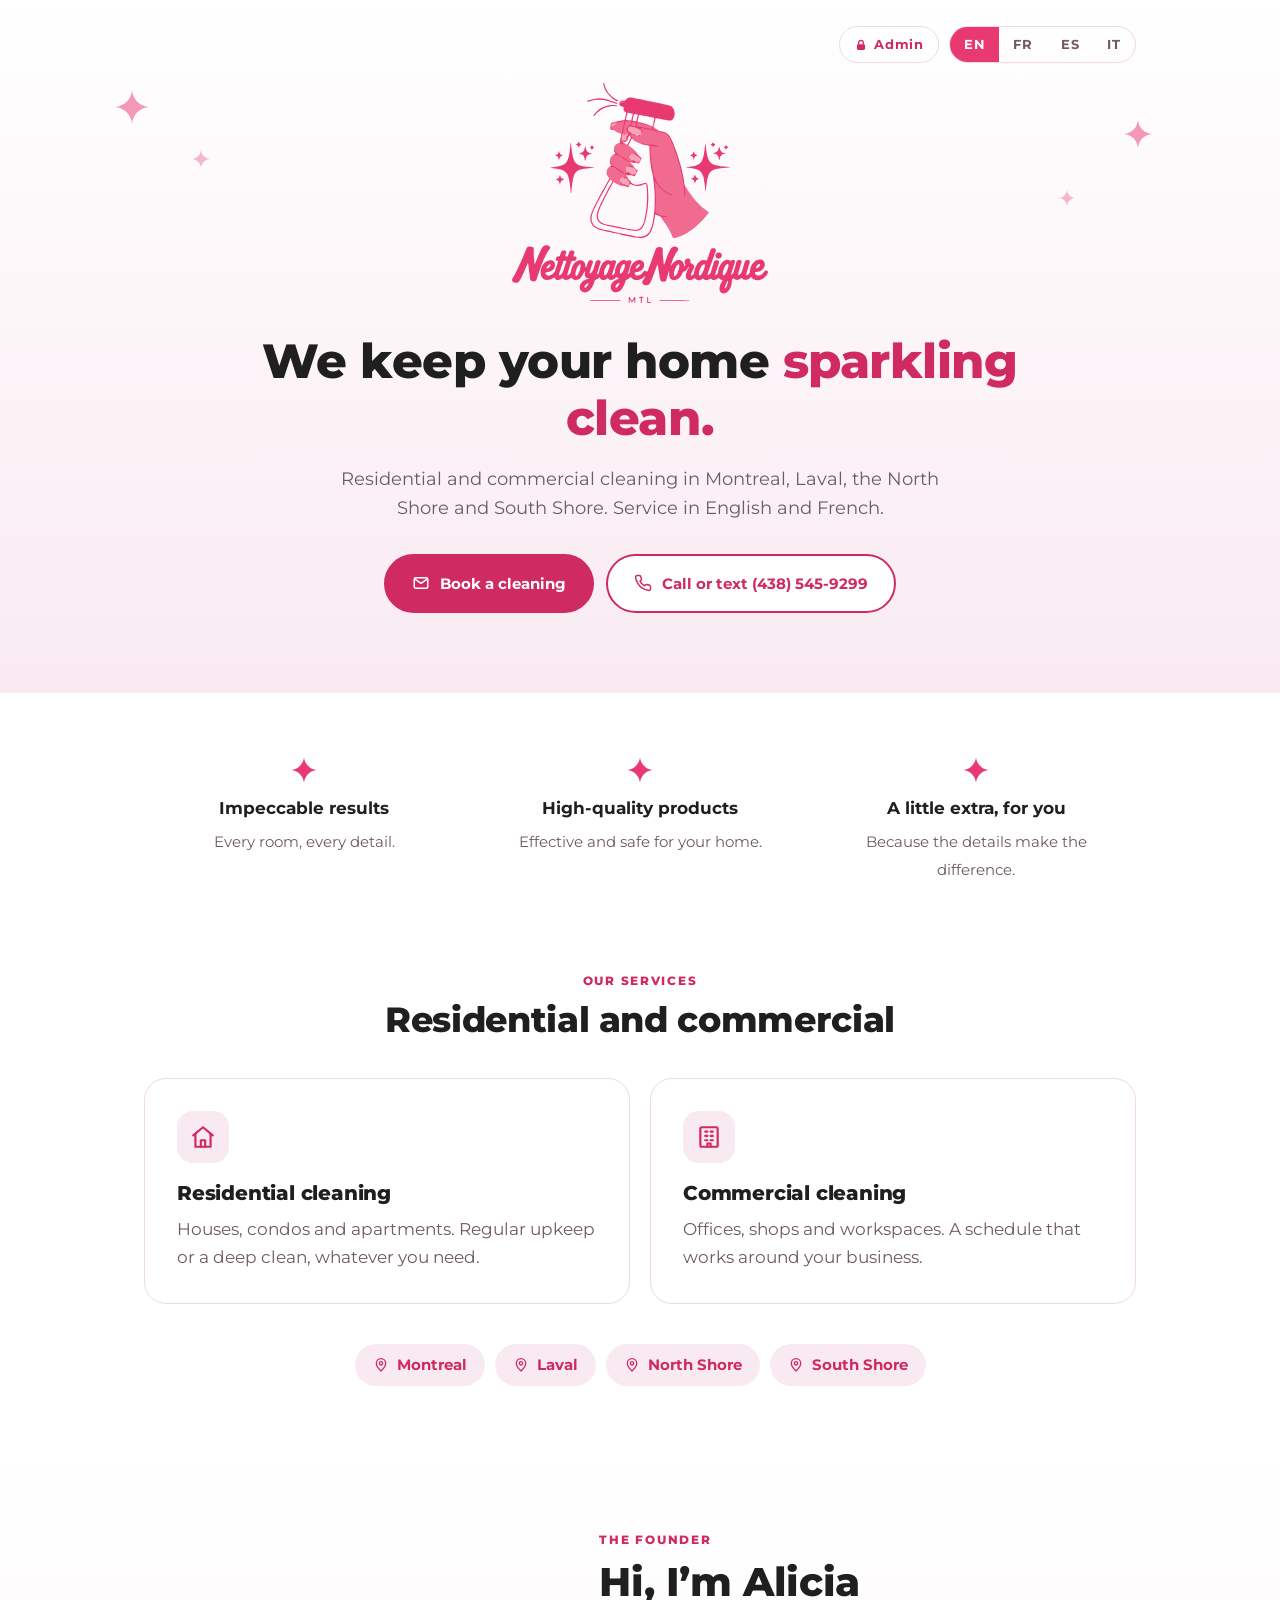
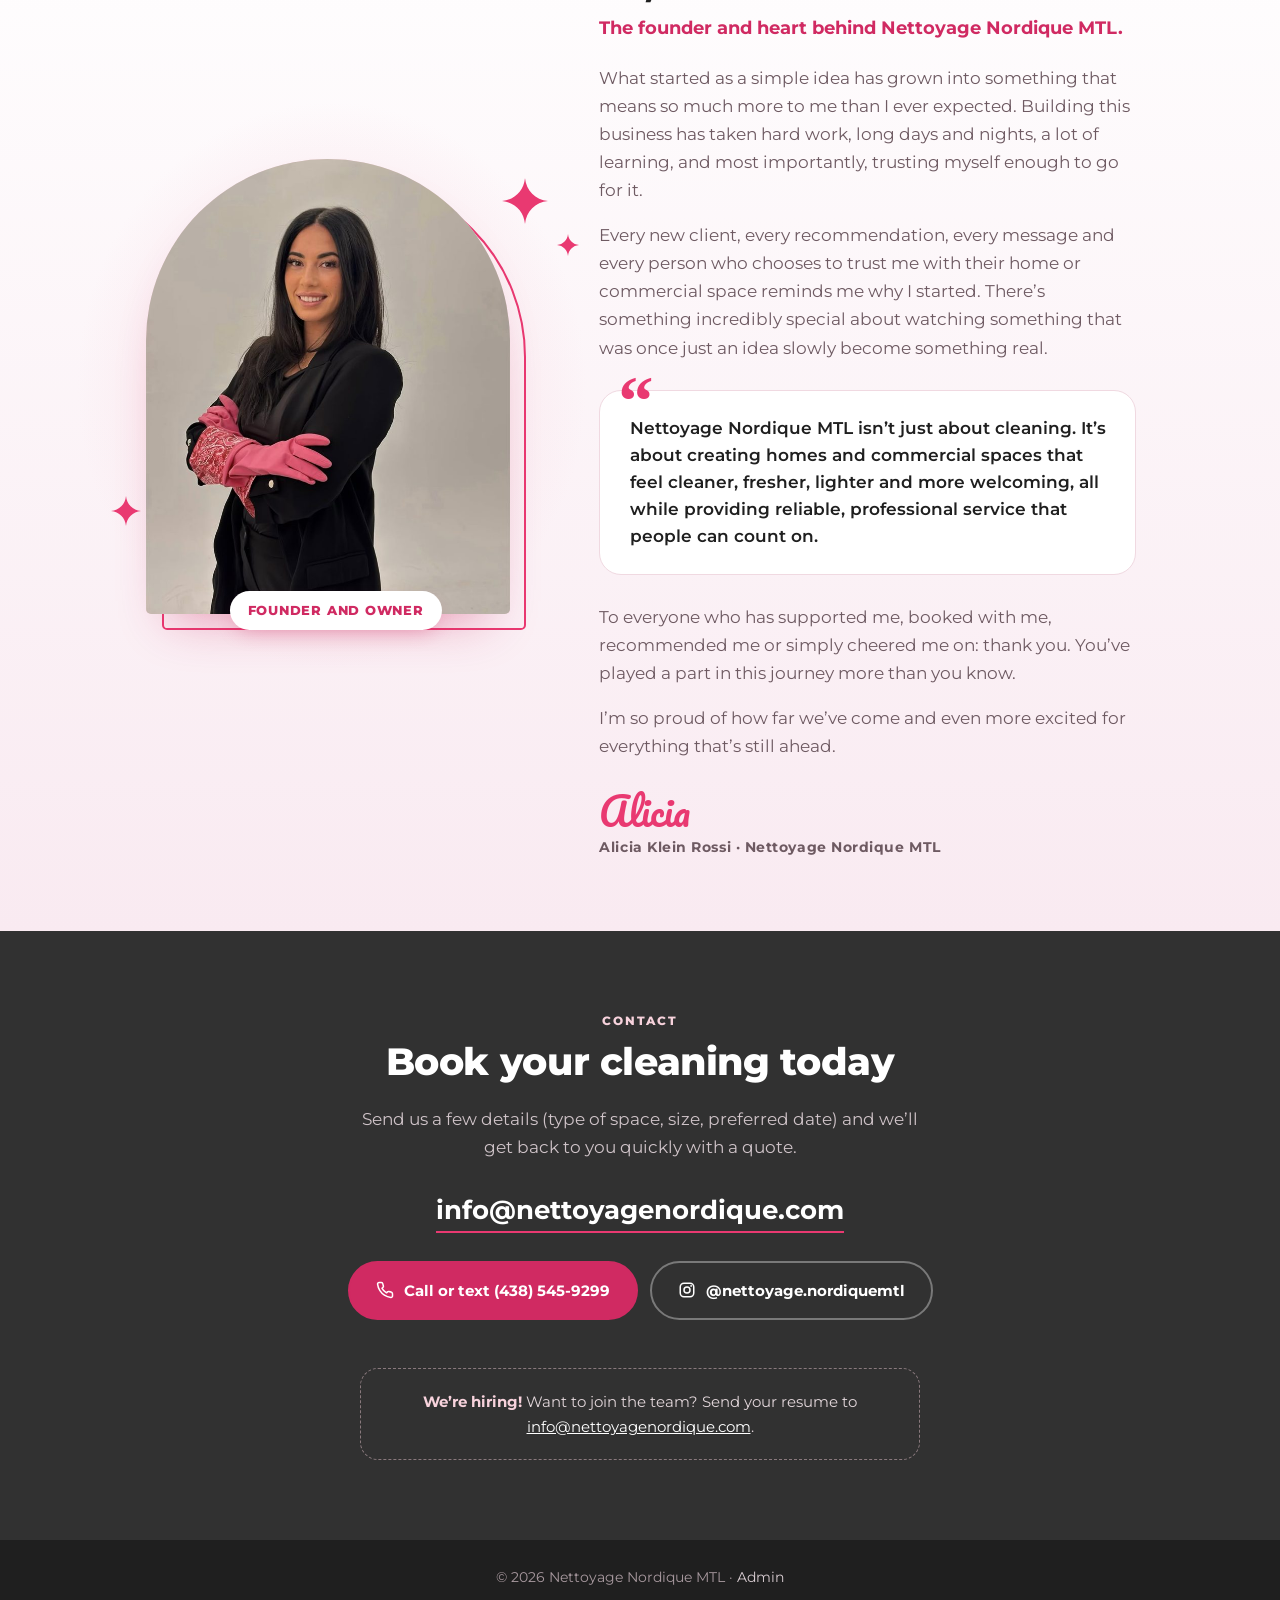
==== commit 5cf88587: "Add an Admin login button next to the language switcher Co-Authored-By: Claude Opus 5.5 <noreply@ant" ====
--- a/index.html
+++ b/index.html
@@ -28,7 +28,7 @@
   <link rel="preconnect" href="https://fonts.gstatic.com" crossorigin>
   <link rel="stylesheet" href="https://fonts.googleapis.com/css2?family=Montserrat:wght@400;500;700;800&display=swap">
   <link rel="stylesheet" href="https://fonts.googleapis.com/css2?family=Pacifico&text=Alicia&display=swap">
-  <link rel="stylesheet" href="/assets/styles.css?v=6">
+  <link rel="stylesheet" href="/assets/styles.css?v=7">
   <script type="application/ld+json">
   {
     "@context": "https://schema.org",
@@ -61,6 +61,7 @@
   <header class="hero">
     <div class="wrap">
       <div class="topbar">
+        <a class="admin-link" href="/admin/" rel="nofollow" aria-label="Admin login" title="Admin login"><svg viewBox="0 0 24 24" aria-hidden="true"><rect x="5" y="10.5" width="14" height="10" rx="2.5" fill="currentColor"/><path d="M8 10.5V8a4 4 0 0 1 8 0v2.5" fill="none" stroke="currentColor" stroke-width="2.2" stroke-linecap="round"/></svg><span>Admin</span></a>
         <nav class="lang" aria-label="Language">
           <span aria-current="page" title="English">EN</span>
           <a href="/fr/" hreflang="fr" lang="fr" title="Français">FR</a>
--- a/assets/styles.css
+++ b/assets/styles.css
@@ -38,7 +38,25 @@
 
 /* Top bar */
 
-.topbar { display: flex; justify-content: flex-end; padding: 18px 0; }
+.topbar { display: flex; justify-content: flex-end; align-items: center; gap: 10px; padding: 18px 0; }
+
+/* Admin login (Google sign-in + PIN on the other side) */
+.admin-link {
+  display: inline-flex;
+  align-items: center;
+  gap: 6px;
+  padding: 7px 14px;
+  border: 1px solid var(--line);
+  border-radius: 999px;
+  background: rgba(255, 255, 255, .75);
+  color: var(--pink-deep);
+  font-size: .8rem;
+  font-weight: 700;
+  letter-spacing: .06em;
+  text-decoration: none;
+}
+.admin-link svg { width: 14px; height: 14px; }
+.admin-link:hover { background: var(--blush); }
 
 .lang {
   display: inline-flex;
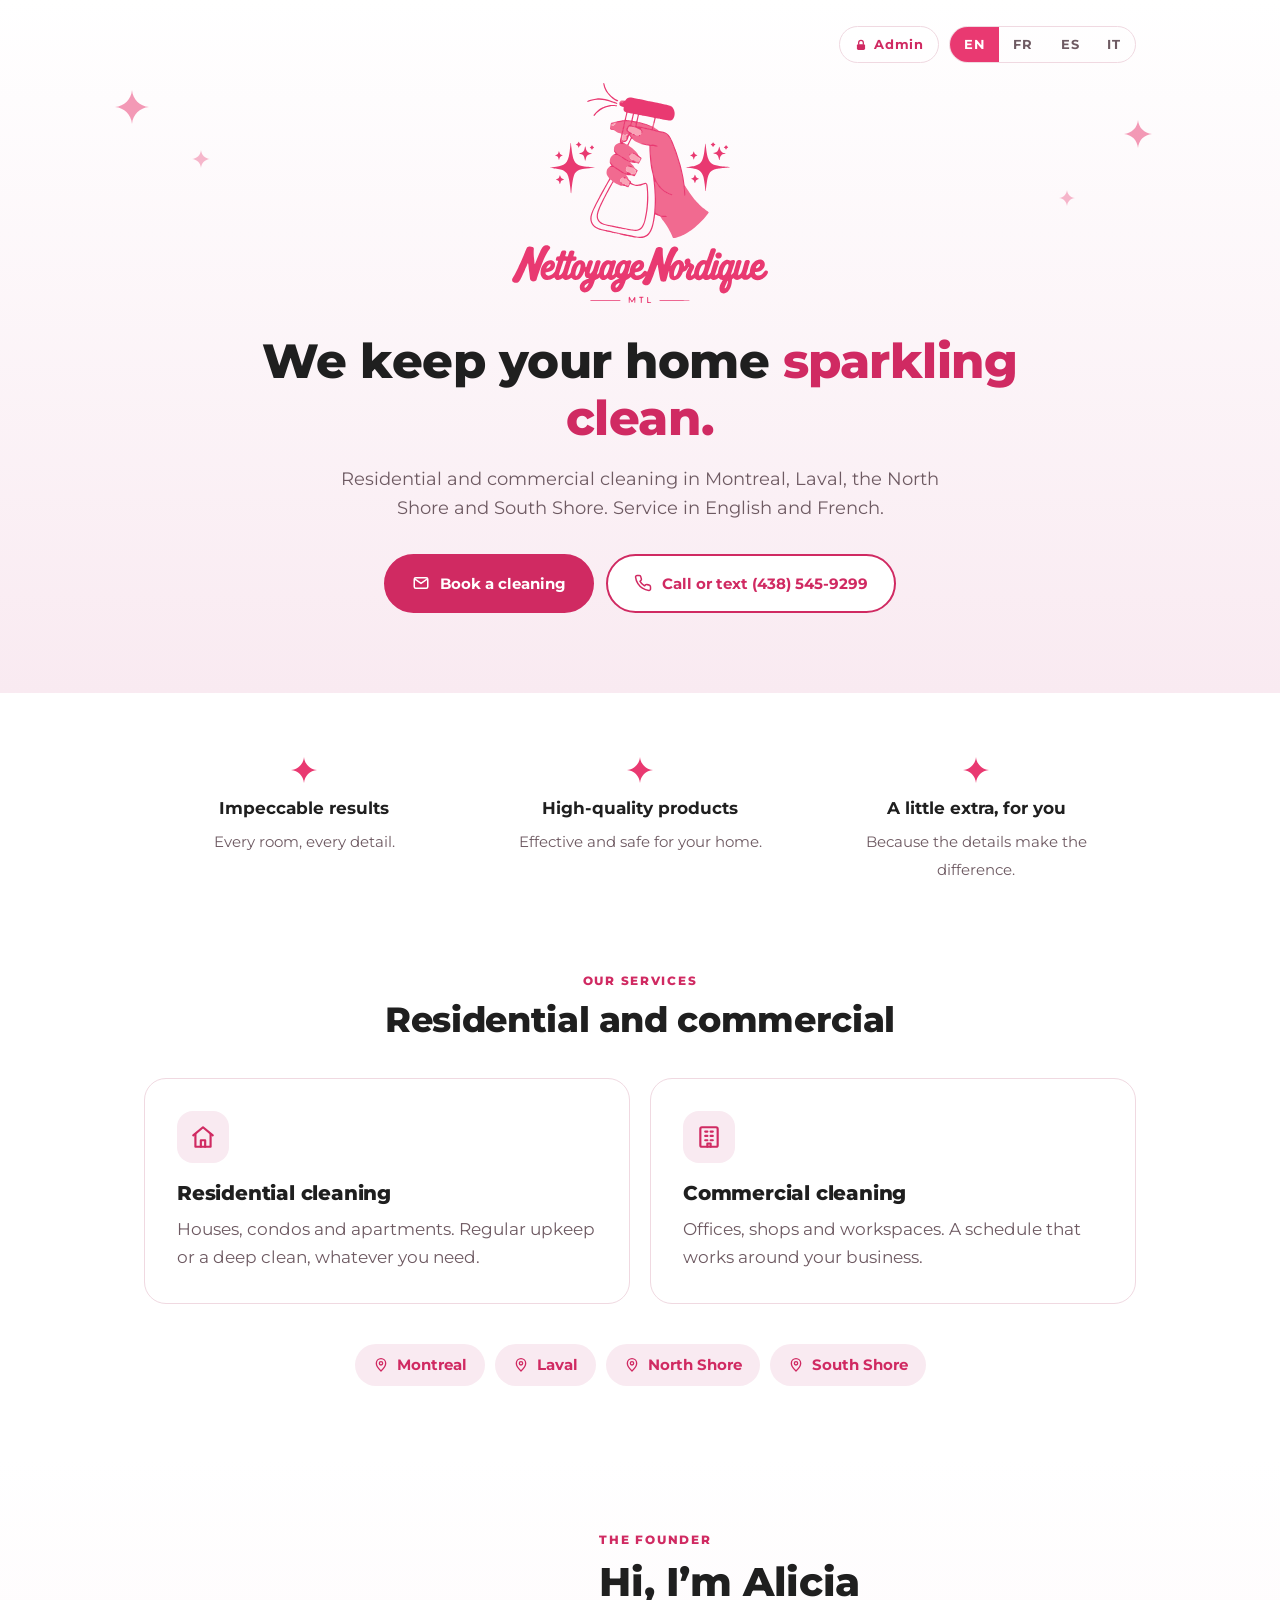
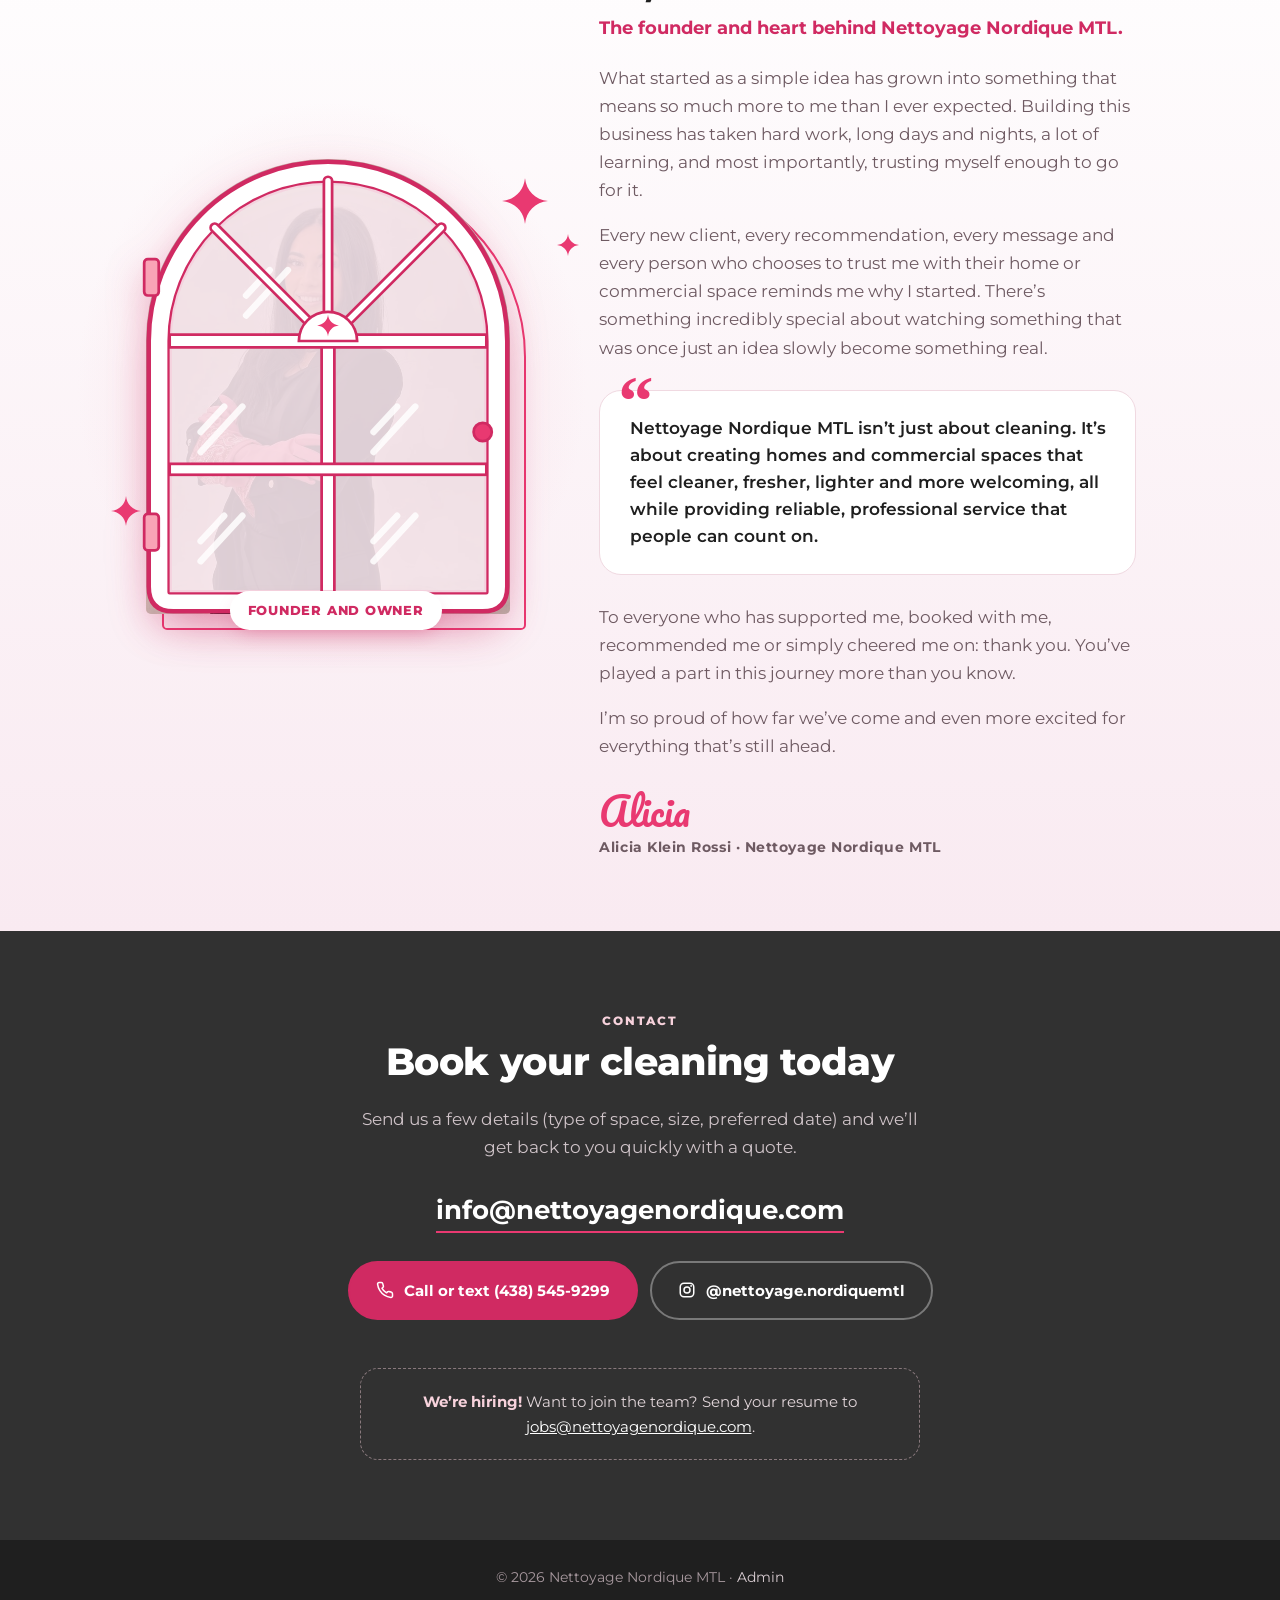
==== commit 21925250: "Open a hinged Victorian window over Alicia's photo on scroll; send résumés to jobs@ Co-Authored-By: " ====
--- a/index.html
+++ b/index.html
@@ -28,7 +28,7 @@
   <link rel="preconnect" href="https://fonts.gstatic.com" crossorigin>
   <link rel="stylesheet" href="https://fonts.googleapis.com/css2?family=Montserrat:wght@400;500;700;800&display=swap">
   <link rel="stylesheet" href="https://fonts.googleapis.com/css2?family=Pacifico&text=Alicia&display=swap">
-  <link rel="stylesheet" href="/assets/styles.css?v=7">
+  <link rel="stylesheet" href="/assets/styles.css?v=8">
   <script type="application/ld+json">
   {
     "@context": "https://schema.org",
@@ -47,6 +47,7 @@
 </head>
 <body>
   <script src="/assets/splash.js?v=5"></script>
+  <script src="/assets/hinge.js?v=1" defer></script>
 
   <svg width="0" height="0" style="position:absolute" aria-hidden="true">
     <symbol id="sparkle" viewBox="0 0 24 24"><path fill="currentColor" d="M12 0c.6 6.6 5.4 11.4 12 12-6.6.6-11.4 5.4-12 12-.6-6.6-5.4-11.4-12-12C6.6 11.4 11.4 6.6 12 0z"/></symbol>
@@ -200,7 +201,7 @@
           </a>
         </div>
 
-        <p class="hiring"><strong>We’re hiring!</strong> Want to join the team? Send your resume to <a href="mailto:info@nettoyagenordique.com?subject=Job%20application">info@nettoyagenordique.com</a>.</p>
+        <p class="hiring"><strong>We’re hiring!</strong> Want to join the team? Send your resume to <a href="mailto:jobs@nettoyagenordique.com?subject=Job%20application">jobs@nettoyagenordique.com</a>.</p>
       </div>
     </section>
   </main>
--- a/assets/styles.css
+++ b/assets/styles.css
@@ -202,6 +202,18 @@
 .about-photo::after { content: ""; position: absolute; top: 16px; left: 16px; right: 0; bottom: 0; z-index: 0; border: 2px solid var(--pink); border-radius: 999px 999px 28px 28px; }
 .about-frame { position: relative; z-index: 1; aspect-ratio: 4 / 5; overflow: hidden; border-radius: 999px 999px 28px 28px; background: var(--pink-soft); box-shadow: 0 28px 50px -24px rgba(208, 42, 98, .45); }
 .about-frame img { display: block; width: 100%; height: 100%; object-fit: cover; }
+/* The casement over her photo (added by hinge.js): unlatches, swings open into the room on its left hinges, then fades */
+.about-photo.has-sash { perspective: 900px; }
+.about-sash { position: absolute; z-index: 1; top: 0; left: 0; right: 16px; bottom: 16px; transform-origin: 0 50%; pointer-events: none; }
+.about-sash svg { display: block; width: 100%; height: 100%; overflow: visible; filter: drop-shadow(0 14px 18px rgba(208, 42, 98, .25)); }
+.about-photo.is-open .about-sash { animation: sash-open 1.9s cubic-bezier(.5, 0, .25, 1) .15s both; }
+@keyframes sash-open {
+  0% { transform: rotateY(0); opacity: 1; }
+  12% { transform: rotateY(6deg); }
+  18% { transform: rotateY(4deg); }
+  74% { transform: rotateY(92deg); opacity: 1; }
+  100% { transform: rotateY(118deg); opacity: 0; }
+}
 .about-badge { position: absolute; z-index: 2; left: 50%; bottom: 0; transform: translate(-50%, 0); padding: 9px 18px; border-radius: 999px; background: #fff; color: var(--pink-deep); box-shadow: 0 8px 20px -8px rgba(208, 42, 98, .4); font-size: .8rem; font-weight: 800; letter-spacing: .06em; text-transform: uppercase; white-space: nowrap; }
 .about-spark { position: absolute; z-index: 2; color: var(--pink); pointer-events: none; animation: about-twinkle 3.2s ease-in-out infinite; }
 .about-spark svg { display: block; width: 100%; height: 100%; }
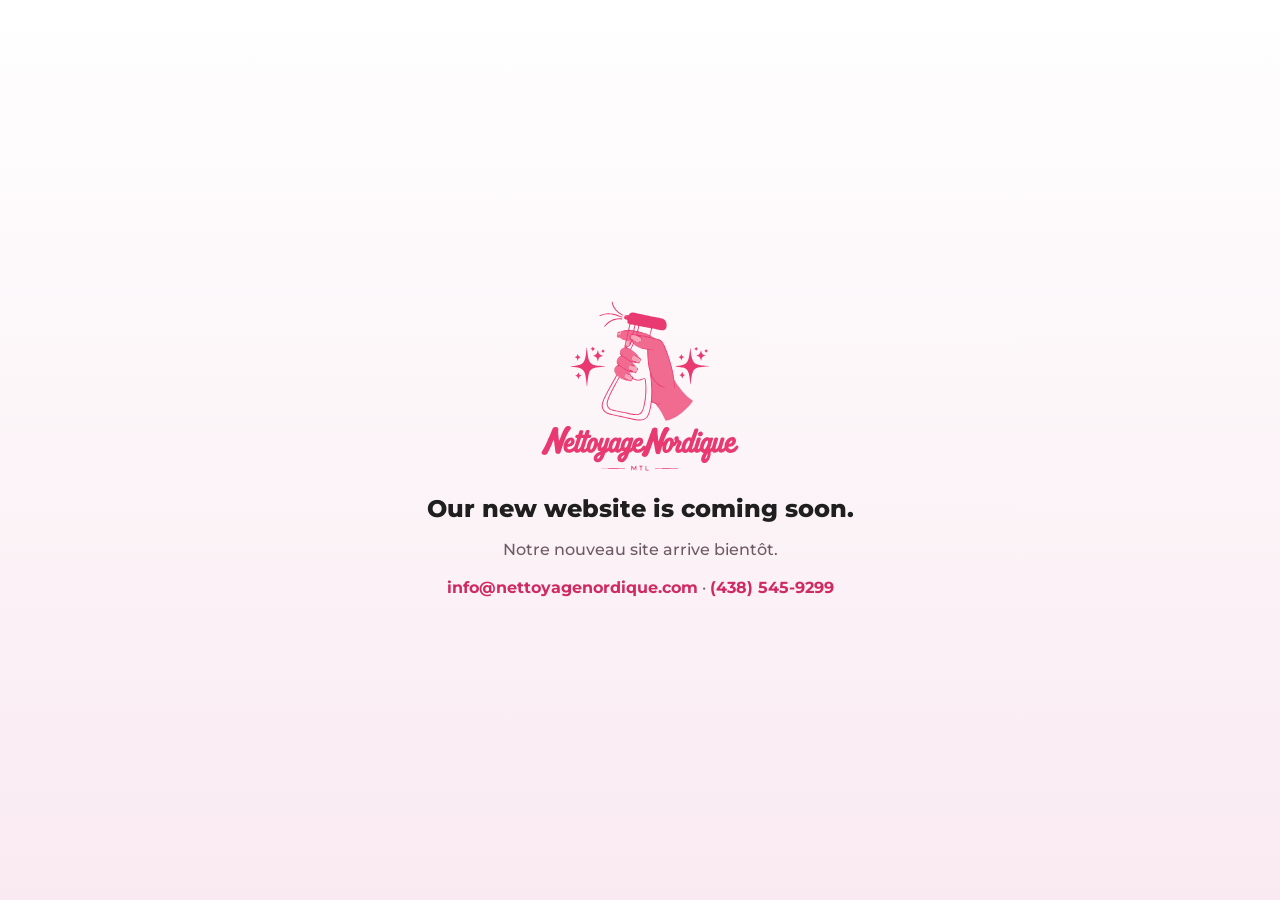
==== commit 9f76c5be: "Take the website offline for now: holding page only The full site is kept on the full-site branch. A" ====
--- a/index.html
+++ b/index.html
@@ -3,216 +3,32 @@
 <head>
   <meta charset="utf-8">
   <meta name="viewport" content="width=device-width, initial-scale=1">
-  <title>Nettoyage Nordique MTL | Residential & Commercial Cleaning in Montreal</title>
-  <meta name="description" content="Residential and commercial cleaning in Montreal, Laval, the North Shore and South Shore. Impeccable results, high-quality products and a little extra, for you.">
+  <meta name="robots" content="noindex">
+  <title>Nettoyage Nordique MTL</title>
   <meta name="theme-color" content="#E93971">
-  <link rel="canonical" href="https://www.nettoyagenordique.com/">
-  <link rel="alternate" hreflang="en-CA" href="https://www.nettoyagenordique.com/">
-  <link rel="alternate" hreflang="fr-CA" href="https://www.nettoyagenordique.com/fr/">
-  <link rel="alternate" hreflang="es" href="https://www.nettoyagenordique.com/es/">
-  <link rel="alternate" hreflang="it" href="https://www.nettoyagenordique.com/it/">
-  <link rel="alternate" hreflang="x-default" href="https://www.nettoyagenordique.com/">
-  <meta property="og:type" content="website">
-  <meta property="og:locale" content="en_CA">
-  <meta property="og:site_name" content="Nettoyage Nordique MTL">
-  <meta property="og:title" content="Nettoyage Nordique MTL">
-  <meta property="og:description" content="Residential and commercial cleaning in Montreal, Laval, the North Shore and South Shore.">
-  <meta property="og:url" content="https://www.nettoyagenordique.com/">
-  <meta property="og:image" content="https://www.nettoyagenordique.com/assets/og-image.png">
-  <meta property="og:image:width" content="1200">
-  <meta property="og:image:height" content="630">
   <link rel="icon" type="image/svg+xml" href="/assets/icon.svg">
   <link rel="icon" type="image/png" sizes="512x512" href="/assets/icon-512.png">
   <link rel="apple-touch-icon" href="/assets/apple-touch-icon.png">
-  <link rel="preconnect" href="https://fonts.googleapis.com">
-  <link rel="preconnect" href="https://fonts.gstatic.com" crossorigin>
-  <link rel="stylesheet" href="https://fonts.googleapis.com/css2?family=Montserrat:wght@400;500;700;800&display=swap">
-  <link rel="stylesheet" href="https://fonts.googleapis.com/css2?family=Pacifico&text=Alicia&display=swap">
-  <link rel="stylesheet" href="/assets/styles.css?v=8">
-  <script type="application/ld+json">
-  {
-    "@context": "https://schema.org",
-    "@type": "LocalBusiness",
-    "name": "Nettoyage Nordique MTL",
-    "url": "https://www.nettoyagenordique.com/",
-    "logo": "https://www.nettoyagenordique.com/assets/logo.png",
-    "email": "info@nettoyagenordique.com",
-    "telephone": "+1-438-545-9299",
-    "description": "Residential and commercial cleaning in Montreal, Laval, the North Shore and South Shore.",
-    "areaServed": ["Montréal", "Laval", "Rive-Nord", "Rive-Sud"],
-    "knowsLanguage": ["fr", "en"],
-    "sameAs": ["https://www.instagram.com/nettoyage.nordiquemtl/"]
-  }
-  </script>
+  <link rel="stylesheet" href="https://fonts.googleapis.com/css2?family=Montserrat:wght@500;700;800&display=swap">
+  <style>
+    /* Holding page while the full website is offline (the full site is on the full-site branch) */
+    * { box-sizing: border-box; }
+    html, body { height: 100%; }
+    body { display: grid; place-items: center; margin: 0; padding: 32px 20px; background: linear-gradient(180deg, #fff 0%, #F9EAF1 100%); color: #1F1F1F; font-family: "Montserrat", system-ui, -apple-system, "Segoe UI", Roboto, sans-serif; text-align: center; }
+    main { display: grid; justify-items: center; gap: 14px; max-width: 460px; }
+    img { width: 200px; max-width: 60vw; height: auto; margin-bottom: 8px; }
+    h1 { margin: 0; font-size: 1.5rem; font-weight: 800; line-height: 1.25; text-wrap: balance; }
+    p { margin: 0; color: #6E5A62; font-weight: 500; line-height: 1.5; }
+    a { color: #D02A62; font-weight: 700; text-decoration: none; }
+    a:hover, a:focus-visible { text-decoration: underline; }
+  </style>
 </head>
 <body>
-  <script src="/assets/splash.js?v=5"></script>
-  <script src="/assets/hinge.js?v=1" defer></script>
-
-  <svg width="0" height="0" style="position:absolute" aria-hidden="true">
-    <symbol id="sparkle" viewBox="0 0 24 24"><path fill="currentColor" d="M12 0c.6 6.6 5.4 11.4 12 12-6.6.6-11.4 5.4-12 12-.6-6.6-5.4-11.4-12-12C6.6 11.4 11.4 6.6 12 0z"/></symbol>
-    <symbol id="i-mail" viewBox="0 0 24 24"><g fill="none" stroke="currentColor" stroke-width="2" stroke-linecap="round" stroke-linejoin="round"><rect x="3" y="5" width="18" height="14" rx="2"/><path d="m3.5 6.5 8.5 6 8.5-6"/></g></symbol>
-    <symbol id="i-phone" viewBox="0 0 24 24"><path fill="none" stroke="currentColor" stroke-width="2" stroke-linecap="round" stroke-linejoin="round" d="M22 16.9v3a2 2 0 0 1-2.2 2 19.8 19.8 0 0 1-8.6-3.1 19.5 19.5 0 0 1-6-6A19.8 19.8 0 0 1 2.1 4.2 2 2 0 0 1 4.1 2h3a2 2 0 0 1 2 1.7c.1.9.4 1.8.7 2.7a2 2 0 0 1-.5 2.1L8 9.8a16 16 0 0 0 6 6l1.3-1.3a2 2 0 0 1 2.1-.4c.9.3 1.8.6 2.7.7a2 2 0 0 1 1.7 2z"/></symbol>
-    <symbol id="i-insta" viewBox="0 0 24 24"><g fill="none" stroke="currentColor" stroke-width="2"><rect x="3" y="3" width="18" height="18" rx="5"/><circle cx="12" cy="12" r="4"/></g><circle cx="17.5" cy="6.5" r="1.2" fill="currentColor"/></symbol>
-    <symbol id="i-home" viewBox="0 0 24 24"><g fill="none" stroke="currentColor" stroke-width="2" stroke-linecap="round" stroke-linejoin="round"><path d="M3 10.5 12 3l9 7.5"/><path d="M5 9.5V21h14V9.5"/><path d="M10 21v-6h4v6"/></g></symbol>
-    <symbol id="i-office" viewBox="0 0 24 24"><g fill="none" stroke="currentColor" stroke-width="2" stroke-linecap="round" stroke-linejoin="round"><rect x="4" y="3" width="16" height="18" rx="1.5"/><path d="M8.5 7h2M13.5 7h2M8.5 11h2M13.5 11h2M8.5 15h2M13.5 15h2M10.5 21v-3h3v3"/></g></symbol>
-    <symbol id="i-pin" viewBox="0 0 24 24"><g fill="none" stroke="currentColor" stroke-width="2" stroke-linecap="round" stroke-linejoin="round"><path d="M12 21s-7-6.2-7-11.5a7 7 0 0 1 14 0C19 14.8 12 21 12 21z"/><circle cx="12" cy="9.5" r="2.5"/></g></symbol>
-  </svg>
-
-  <header class="hero">
-    <div class="wrap">
-      <div class="topbar">
-        <a class="admin-link" href="/admin/" rel="nofollow" aria-label="Admin login" title="Admin login"><svg viewBox="0 0 24 24" aria-hidden="true"><rect x="5" y="10.5" width="14" height="10" rx="2.5" fill="currentColor"/><path d="M8 10.5V8a4 4 0 0 1 8 0v2.5" fill="none" stroke="currentColor" stroke-width="2.2" stroke-linecap="round"/></svg><span>Admin</span></a>
-        <nav class="lang" aria-label="Language">
-          <span aria-current="page" title="English">EN</span>
-          <a href="/fr/" hreflang="fr" lang="fr" title="Français">FR</a>
-          <a href="/es/" hreflang="es" lang="es" title="Español">ES</a>
-          <a href="/it/" hreflang="it" lang="it" title="Italiano">IT</a>
-        </nav>
-      </div>
-
-      <img class="hero-logo" src="/assets/logo.svg" width="1056" height="908" alt="Nettoyage Nordique MTL">
-
-      <h1>We keep your home <em>sparkling clean.</em></h1>
-      <p class="lead">Residential and commercial cleaning in Montreal, Laval, the North Shore and South Shore. Service in English and French.</p>
-
-      <div class="actions">
-        <a class="btn btn-pink" href="mailto:info@nettoyagenordique.com?subject=Booking%20request">
-          <svg aria-hidden="true"><use href="#i-mail"/></svg>Book a cleaning
-        </a>
-        <a class="btn btn-outline" href="tel:+14385459299">
-          <svg aria-hidden="true"><use href="#i-phone"/></svg><span>Call or text <span class="nowrap">(438) 545-9299</span></span>
-        </a>
-      </div>
-    </div>
-
-    <span class="spark s1" aria-hidden="true"><svg><use href="#sparkle"/></svg></span>
-    <span class="spark s2" aria-hidden="true"><svg><use href="#sparkle"/></svg></span>
-    <span class="spark s3" aria-hidden="true"><svg><use href="#sparkle"/></svg></span>
-    <span class="spark s4" aria-hidden="true"><svg><use href="#sparkle"/></svg></span>
-  </header>
-
   <main>
-    <div class="wrap">
-      <ul class="promises">
-        <li>
-          <svg class="star" aria-hidden="true"><use href="#sparkle"/></svg>
-          <strong>Impeccable results</strong>
-          <span>Every room, every detail.</span>
-        </li>
-        <li>
-          <svg class="star" aria-hidden="true"><use href="#sparkle"/></svg>
-          <strong>High-quality products</strong>
-          <span>Effective and safe for your home.</span>
-        </li>
-        <li>
-          <svg class="star" aria-hidden="true"><use href="#sparkle"/></svg>
-          <strong>A little extra, for you</strong>
-          <span>Because the details make the difference.</span>
-        </li>
-      </ul>
-    </div>
-
-    <section class="section services" aria-labelledby="services-title">
-      <div class="wrap">
-        <div class="section-title">
-          <span class="kicker">Our services</span>
-          <h2 id="services-title">Residential and commercial</h2>
-        </div>
-
-        <div class="cards">
-          <article class="card">
-            <div class="icon"><svg aria-hidden="true"><use href="#i-home"/></svg></div>
-            <h3>Residential cleaning</h3>
-            <p>Houses, condos and apartments. Regular upkeep or a deep clean, whatever you need.</p>
-          </article>
-          <article class="card">
-            <div class="icon"><svg aria-hidden="true"><use href="#i-office"/></svg></div>
-            <h3>Commercial cleaning</h3>
-            <p>Offices, shops and workspaces. A schedule that works around your business.</p>
-          </article>
-        </div>
-
-        <ul class="zones" aria-label="Areas served">
-          <li><svg aria-hidden="true"><use href="#i-pin"/></svg>Montreal</li>
-          <li><svg aria-hidden="true"><use href="#i-pin"/></svg>Laval</li>
-          <li><svg aria-hidden="true"><use href="#i-pin"/></svg>North Shore</li>
-          <li><svg aria-hidden="true"><use href="#i-pin"/></svg>South Shore</li>
-        </ul>
-      </div>
-    </section>
-
-    <section class="section about" id="alicia" aria-labelledby="about-title">
-      <div class="wrap about-grid">
-        <figure class="about-photo">
-          <div class="about-frame">
-            <img src="/assets/alicia.jpg" width="720" height="900" loading="lazy" alt="Alicia Klein Rossi, founder of Nettoyage Nordique MTL, wearing her pink cleaning gloves">
-          </div>
-          <figcaption class="about-badge">Founder and owner</figcaption>
-          <span class="about-spark a1" aria-hidden="true"><svg><use href="#sparkle"/></svg></span>
-          <span class="about-spark a2" aria-hidden="true"><svg><use href="#sparkle"/></svg></span>
-          <span class="about-spark a3" aria-hidden="true"><svg><use href="#sparkle"/></svg></span>
-        </figure>
-
-        <div class="about-text">
-          <span class="kicker">The founder</span>
-          <h2 id="about-title">Hi, I’m Alicia</h2>
-          <p class="about-lead">The founder and heart behind Nettoyage Nordique MTL.</p>
-          <p>What started as a simple idea has grown into something that means so much more to me than I ever expected. Building this business has taken hard work, long days and nights, a lot of learning, and most importantly, trusting myself enough to go for it.</p>
-          <p>Every new client, every recommendation, every message and every person who chooses to trust me with their home or commercial space reminds me why I started. There’s something incredibly special about watching something that was once just an idea slowly become something real.</p>
-          <blockquote class="about-quote">Nettoyage Nordique MTL isn’t just about cleaning. It’s about creating homes and commercial spaces that feel cleaner, fresher, lighter and more welcoming, all while providing reliable, professional service that people can count on.</blockquote>
-          <p>To everyone who has supported me, booked with me, recommended me or simply cheered me on: thank you. You’ve played a part in this journey more than you know.</p>
-          <p>I’m so proud of how far we’ve come and even more excited for everything that’s still ahead.</p>
-          <p class="about-sign"><span>Alicia</span> Alicia Klein Rossi · Nettoyage Nordique MTL</p>
-        </div>
-      </div>
-    </section>
-
-    <section class="section insta" id="instagram" aria-labelledby="insta-title" hidden>
-      <div class="wrap">
-        <div class="section-title">
-          <span class="kicker">Instagram</span>
-          <h2 id="insta-title">Fresh from our Instagram</h2>
-          <p>Before-and-afters and little details, straight from our feed.</p>
-        </div>
-        <div class="insta-grid" data-label="View post on Instagram"></div>
-        <div class="actions insta-actions">
-          <a class="btn btn-outline" href="https://www.instagram.com/nettoyage.nordiquemtl/" target="_blank" rel="noopener">
-            <svg aria-hidden="true"><use href="#i-insta"/></svg>Follow @nettoyage.nordiquemtl
-          </a>
-        </div>
-      </div>
-    </section>
-
-    <section class="contact" id="contact" aria-labelledby="contact-title">
-      <div class="wrap">
-        <span class="kicker">Contact</span>
-        <h2 id="contact-title">Book your cleaning today</h2>
-        <p class="intro">Send us a few details (type of space, size, preferred date) and we’ll get back to you quickly with a quote.</p>
-
-        <a class="contact-email" href="mailto:info@nettoyagenordique.com?subject=Booking%20request">info@nettoyagenordique.com</a>
-
-        <div class="actions">
-          <a class="btn btn-pink" href="tel:+14385459299">
-            <svg aria-hidden="true"><use href="#i-phone"/></svg><span>Call or text <span class="nowrap">(438) 545-9299</span></span>
-          </a>
-          <a class="btn btn-outline" href="https://www.instagram.com/nettoyage.nordiquemtl/" target="_blank" rel="noopener">
-            <svg aria-hidden="true"><use href="#i-insta"/></svg>@nettoyage.nordiquemtl
-          </a>
-        </div>
-
-        <p class="hiring"><strong>We’re hiring!</strong> Want to join the team? Send your resume to <a href="mailto:jobs@nettoyagenordique.com?subject=Job%20application">jobs@nettoyagenordique.com</a>.</p>
-      </div>
-    </section>
+    <img src="/assets/logo.svg" width="1056" height="908" alt="Nettoyage Nordique MTL">
+    <h1>Our new website is coming soon.</h1>
+    <p lang="fr-CA">Notre nouveau site arrive bientôt.</p>
+    <p><a href="mailto:info@nettoyagenordique.com">info@nettoyagenordique.com</a> · <a href="tel:+14385459299">(438) 545-9299</a></p>
   </main>
-
-  <footer class="footer">
-    <div class="wrap">
-      © <span id="year">2026</span> Nettoyage Nordique MTL · <a href="/admin/" rel="nofollow">Admin</a>
-    </div>
-  </footer>
-
-  <script>document.getElementById('year').textContent = new Date().getFullYear();</script>
-  <script src="/assets/instagram.js" defer></script>
 </body>
 </html>
